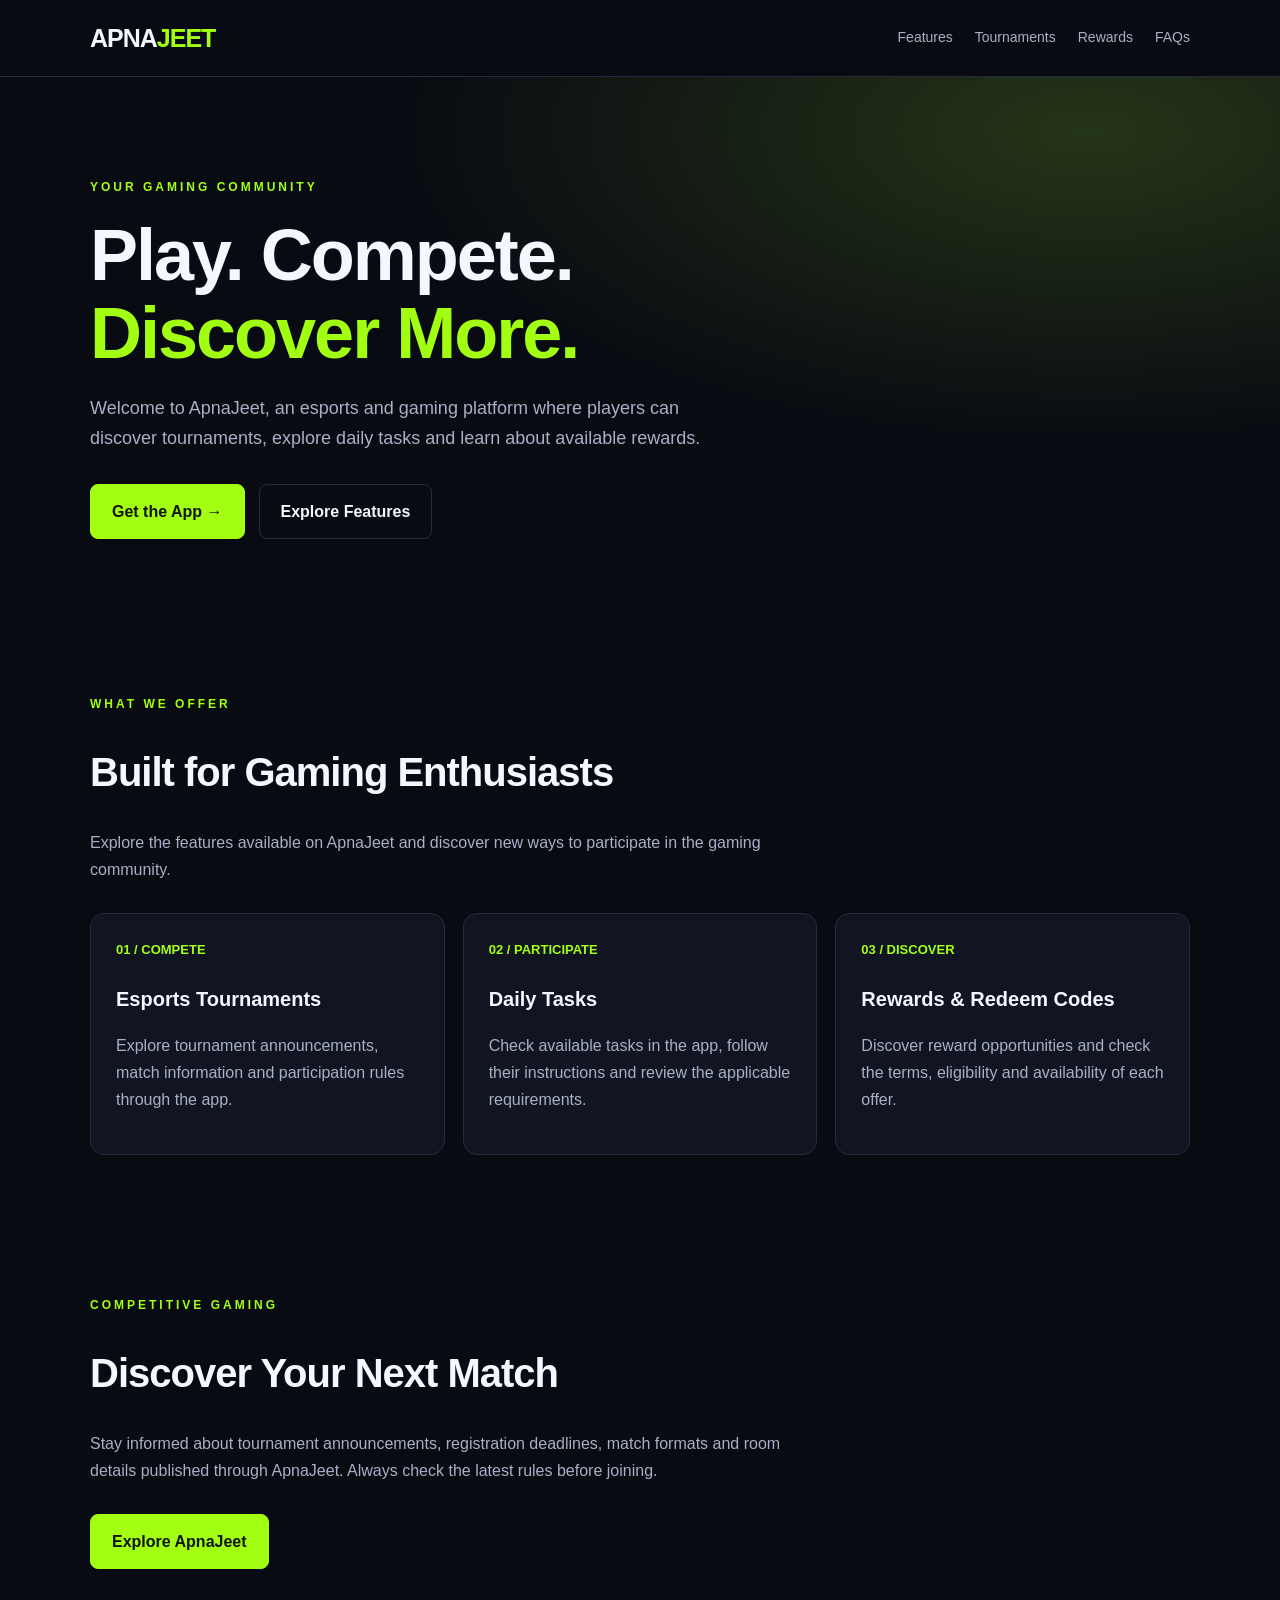
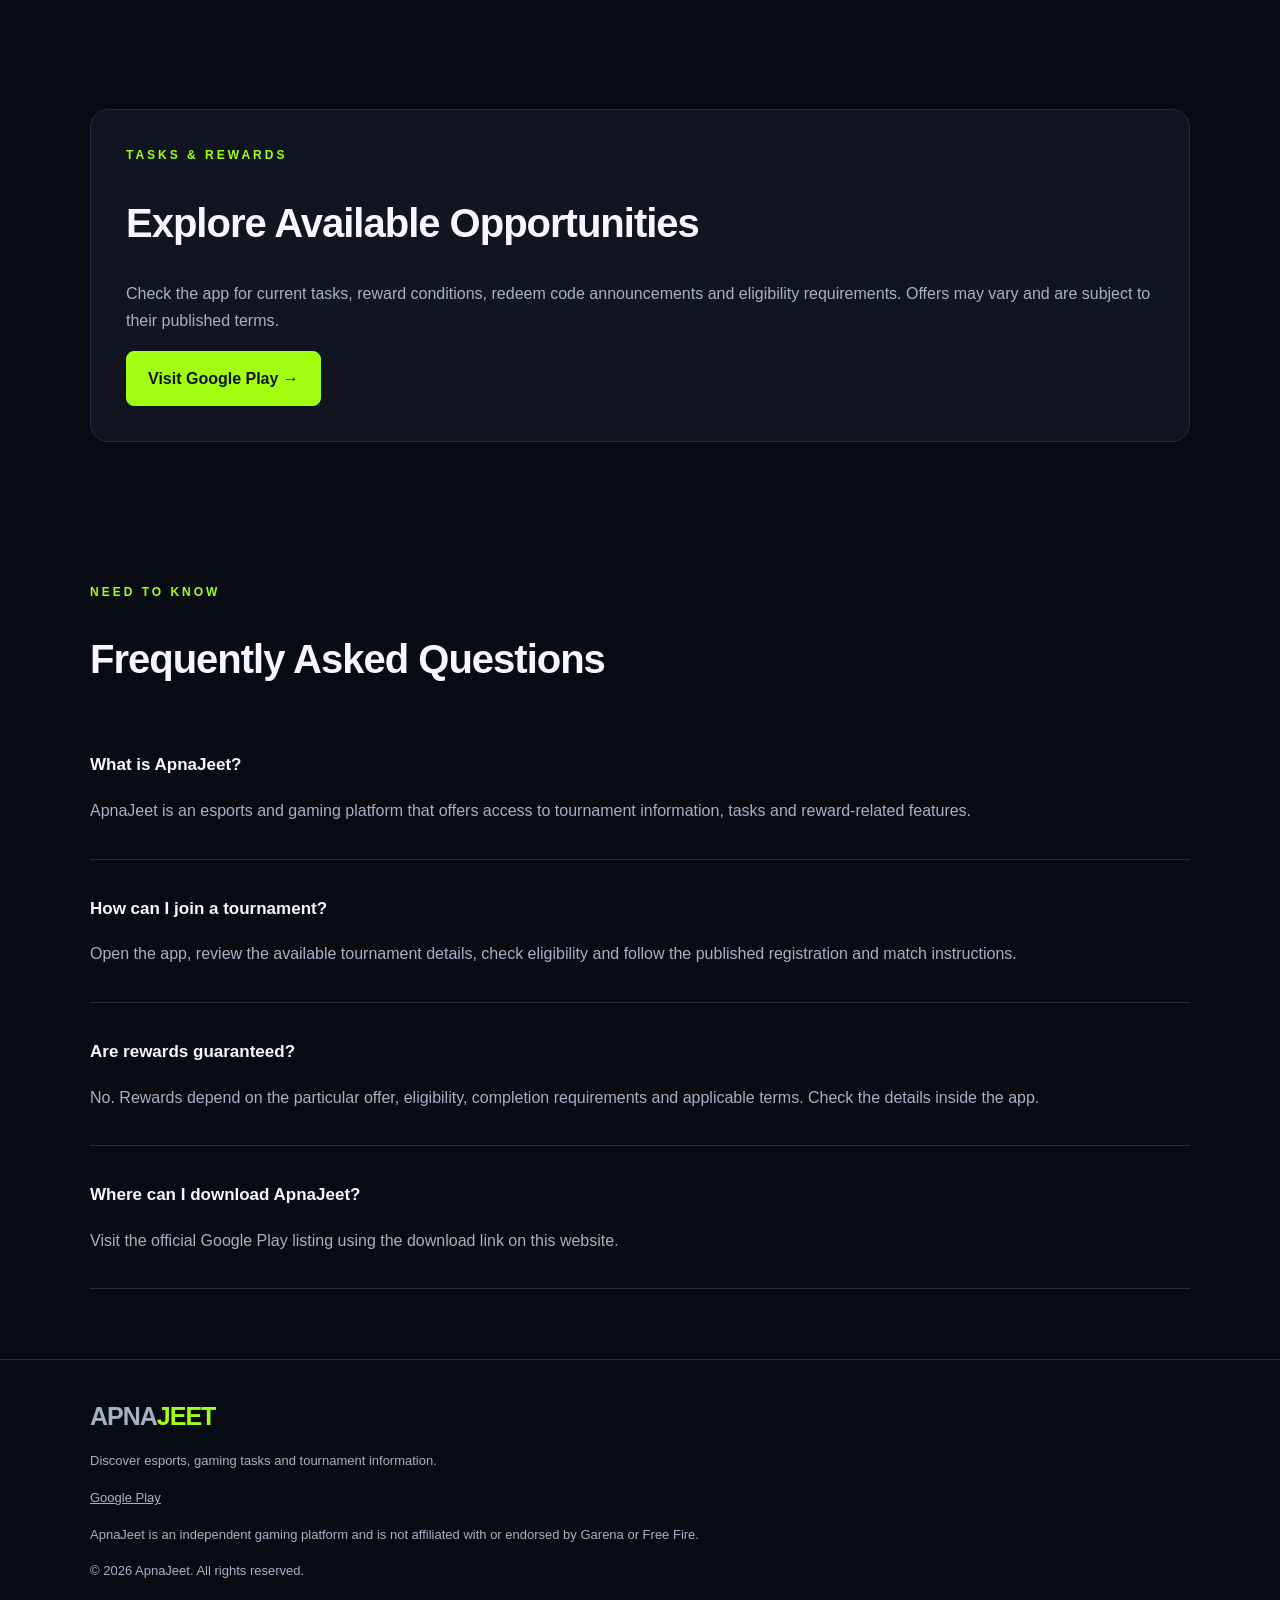
==== index.html @ f973552f "Create index.html" ====
<!DOCTYPE html>
<html lang="en">
<head>
  <meta charset="UTF-8">
  <meta name="viewport" content="width=device-width, initial-scale=1">

  <title>ApnaJeet - Esports Tournaments & Gaming Rewards</title>

  <meta name="description" content="Discover esports tournaments, gaming tasks, redeem rewards and competitive gaming features with ApnaJeet. Download the app and explore.">

  <meta name="robots" content="index, follow">
  <meta name="theme-color" content="#090b12">

  <!-- Replace with your actual GitHub Pages URL -->
  <link rel="canonical"
        href="https://YOUR-USERNAME.github.io/Apnajeet-esports-app/">

  <meta property="og:type" content="website">
  <meta property="og:title"
        content="ApnaJeet - Esports Tournaments">
  <meta property="og:description"
        content="Explore gaming tournaments, tasks and rewards with ApnaJeet.">
  <meta property="og:url"
        content="https://YOUR-USERNAME.github.io/Apnajeet-esports-app/">

  <style>
    :root {
      color-scheme: dark;
      --bg: #090b12;
      --panel: #111522;
      --text: #f5f7ff;
      --muted: #a8b0c5;
      --accent: #a3ff12;
      --border: #252b3b;
    }

    * {
      box-sizing: border-box;
    }

    html {
      scroll-behavior: smooth;
    }

    body {
      margin: 0;
      font-family: Arial, Helvetica, sans-serif;
      background: var(--bg);
      color: var(--text);
      line-height: 1.7;
    }

    a {
      color: inherit;
    }

    .container {
      width: min(1100px, 90%);
      margin: auto;
    }

    header {
      border-bottom: 1px solid var(--border);
      background: #090b12;
    }

    nav {
      min-height: 76px;
      display: flex;
      justify-content: space-between;
      align-items: center;
      gap: 20px;
    }

    .logo {
      font-size: 25px;
      font-weight: 900;
      letter-spacing: -1px;
    }

    .logo span {
      color: var(--accent);
    }

    .nav-links {
      display: flex;
      gap: 22px;
      flex-wrap: wrap;
    }

    .nav-links a {
      text-decoration: none;
      color: var(--muted);
      font-size: 14px;
    }

    .hero {
      padding: 100px 0 85px;
      background:
        radial-gradient(ellipse at 85% 10%,
        #253517 0%, transparent 45%);
    }

    .eyebrow {
      color: var(--accent);
      font-size: 12px;
      font-weight: bold;
      letter-spacing: 3px;
      text-transform: uppercase;
    }

    h1 {
      font-size: clamp(38px, 7vw, 72px);
      line-height: 1.08;
      letter-spacing: -2px;
      max-width: 780px;
      margin: 20px 0;
    }

    h1 span {
      color: var(--accent);
    }

    .hero p {
      color: var(--muted);
      font-size: 18px;
      max-width: 650px;
    }

    .actions {
      display: flex;
      flex-wrap: wrap;
      gap: 14px;
      margin-top: 30px;
    }

    .btn {
      display: inline-block;
      padding: 13px 21px;
      border-radius: 8px;
      font-weight: bold;
      text-decoration: none;
      border: 1px solid var(--border);
    }

    .btn-primary {
      color: #10140a;
      background: var(--accent);
      border-color: var(--accent);
    }

    .section {
      padding: 70px 0;
    }

    .section h2 {
      font-size: clamp(27px, 4vw, 40px);
      line-height: 1.2;
      letter-spacing: -1px;
    }

    .intro {
      color: var(--muted);
      max-width: 700px;
    }

    .grid {
      display: grid;
      grid-template-columns: repeat(3, 1fr);
      gap: 18px;
      margin-top: 30px;
    }

    .card {
      background: var(--panel);
      border: 1px solid var(--border);
      border-radius: 14px;
      padding: 25px;
    }

    .card .number {
      color: var(--accent);
      font-size: 13px;
      font-weight: bold;
    }

    .card h3 {
      font-size: 20px;
      margin-bottom: 8px;
    }

    .card p, .muted {
      color: var(--muted);
    }

    .download {
      background: var(--panel);
      border: 1px solid var(--border);
      border-radius: 18px;
      padding: 35px;
    }

    .faq {
      border-bottom: 1px solid var(--border);
      padding: 18px 0;
    }

    .faq h3 {
      font-size: 17px;
    }

    footer {
      border-top: 1px solid var(--border);
      padding: 35px 0;
      color: var(--muted);
      font-size: 13px;
    }

    .footer-links {
      display: flex;
      flex-wrap: wrap;
      gap: 18px;
      margin: 15px 0;
    }

    .footer-links a {
      color: var(--muted);
    }

    @media (max-width: 700px) {
      nav {
        padding: 16px 0;
        align-items: flex-start;
        flex-direction: column;
      }

      .nav-links {
        gap: 15px;
      }

      .hero {
        padding: 65px 0;
      }

      .grid {
        grid-template-columns: 1fr;
      }

      .section {
        padding: 50px 0;
      }

      .download {
        padding: 24px;
      }
    }
  </style>
</head>

<body>

<header>
  <nav class="container" aria-label="Main navigation">
    <a class="logo" href="#home" style="text-decoration:none">
      APNA<span>JEET</span>
    </a>

    <div class="nav-links">
      <a href="#features">Features</a>
      <a href="#tournaments">Tournaments</a>
      <a href="#rewards">Rewards</a>
      <a href="#faq">FAQs</a>
    </div>
  </nav>
</header>

<main>
  <section class="hero" id="home">
    <div class="container">
      <div class="eyebrow">Your Gaming Community</div>

      <h1>
        Play. Compete.<br>
        <span>Discover More.</span>
      </h1>

      <p>
        Welcome to ApnaJeet, an esports and gaming platform
        where players can discover tournaments, explore daily
        tasks and learn about available rewards.
      </p>

      <div class="actions">
        <a class="btn btn-primary"
           href="https://play.google.com/store/apps/details?id=com.appnajeet.user"
           target="_blank" rel="noopener noreferrer">
          Get the App →
        </a>

        <a class="btn" href="#features">
          Explore Features
        </a>
      </div>
    </div>
  </section>

  <section class="section" id="features">
    <div class="container">
      <div class="eyebrow">What We Offer</div>
      <h2>Built for Gaming Enthusiasts</h2>

      <p class="intro">
        Explore the features available on ApnaJeet and discover
        new ways to participate in the gaming community.
      </p>

      <div class="grid">
        <article class="card">
          <div class="number">01 / COMPETE</div>
          <h3>Esports Tournaments</h3>
          <p>
            Explore tournament announcements, match information
            and participation rules through the app.
          </p>
        </article>

        <article class="card">
          <div class="number">02 / PARTICIPATE</div>
          <h3>Daily Tasks</h3>
          <p>
            Check available tasks in the app, follow their
            instructions and review the applicable requirements.
          </p>
        </article>

        <article class="card">
          <div class="number">03 / DISCOVER</div>
          <h3>Rewards & Redeem Codes</h3>
          <p>
            Discover reward opportunities and check the terms,
            eligibility and availability of each offer.
          </p>
        </article>
      </div>
    </div>
  </section>

  <section class="section" id="tournaments">
    <div class="container">
      <div class="eyebrow">Competitive Gaming</div>
      <h2>Discover Your Next Match</h2>

      <p class="intro">
        Stay informed about tournament announcements, registration
        deadlines, match formats and room details published
        through ApnaJeet. Always check the latest rules before joining.
      </p>

      <div class="actions">
        <a class="btn btn-primary"
           href="https://play.google.com/store/apps/details?id=com.appnajeet.user"
           target="_blank" rel="noopener noreferrer">
          Explore ApnaJeet
        </a>
      </div>
    </div>
  </section>

  <section class="section" id="rewards">
    <div class="container">
      <div class="download">
        <div class="eyebrow">Tasks & Rewards</div>
        <h2>Explore Available Opportunities</h2>

        <p class="muted">
          Check the app for current tasks, reward conditions,
          redeem code announcements and eligibility requirements.
          Offers may vary and are subject to their published terms.
        </p>

        <a class="btn btn-primary"
           href="https://play.google.com/store/apps/details?id=com.appnajeet.user"
           target="_blank" rel="noopener noreferrer">
          Visit Google Play →
        </a>
      </div>
    </div>
  </section>

  <section class="section" id="faq">
    <div class="container">
      <div class="eyebrow">Need to Know</div>
      <h2>Frequently Asked Questions</h2>

      <article class="faq">
        <h3>What is ApnaJeet?</h3>
        <p class="muted">
          ApnaJeet is an esports and gaming platform that offers
          access to tournament information, tasks and reward-related
          features.
        </p>
      </article>

      <article class="faq">
        <h3>How can I join a tournament?</h3>
        <p class="muted">
          Open the app, review the available tournament details,
          check eligibility and follow the published registration
          and match instructions.
        </p>
      </article>

      <article class="faq">
        <h3>Are rewards guaranteed?</h3>
        <p class="muted">
          No. Rewards depend on the particular offer, eligibility,
          completion requirements and applicable terms. Check
          the details inside the app.
        </p>
      </article>

      <article class="faq">
        <h3>Where can I download ApnaJeet?</h3>
        <p class="muted">
          Visit the official Google Play listing using the
          download link on this website.
        </p>
      </article>
    </div>
  </section>
</main>

<footer>
  <div class="container">
    <a class="logo" href="#home" style="text-decoration:none">
      APNA<span>JEET</span>
    </a>

    <p>
      Discover esports, gaming tasks and tournament information.
    </p>

    <div class="footer-links">
      <!-- Add your actual published policy URLs here -->
      <a href="https://play.google.com/store/apps/details?id=com.appnajeet.user">
        Google Play
      </a>
    </div>

    <p>
      ApnaJeet is an independent gaming platform and is not
      affiliated with or endorsed by Garena or Free Fire.
    </p>

    <p>© 2026 ApnaJeet. All rights reserved.</p>
  </div>
</footer>

</body>
</html>
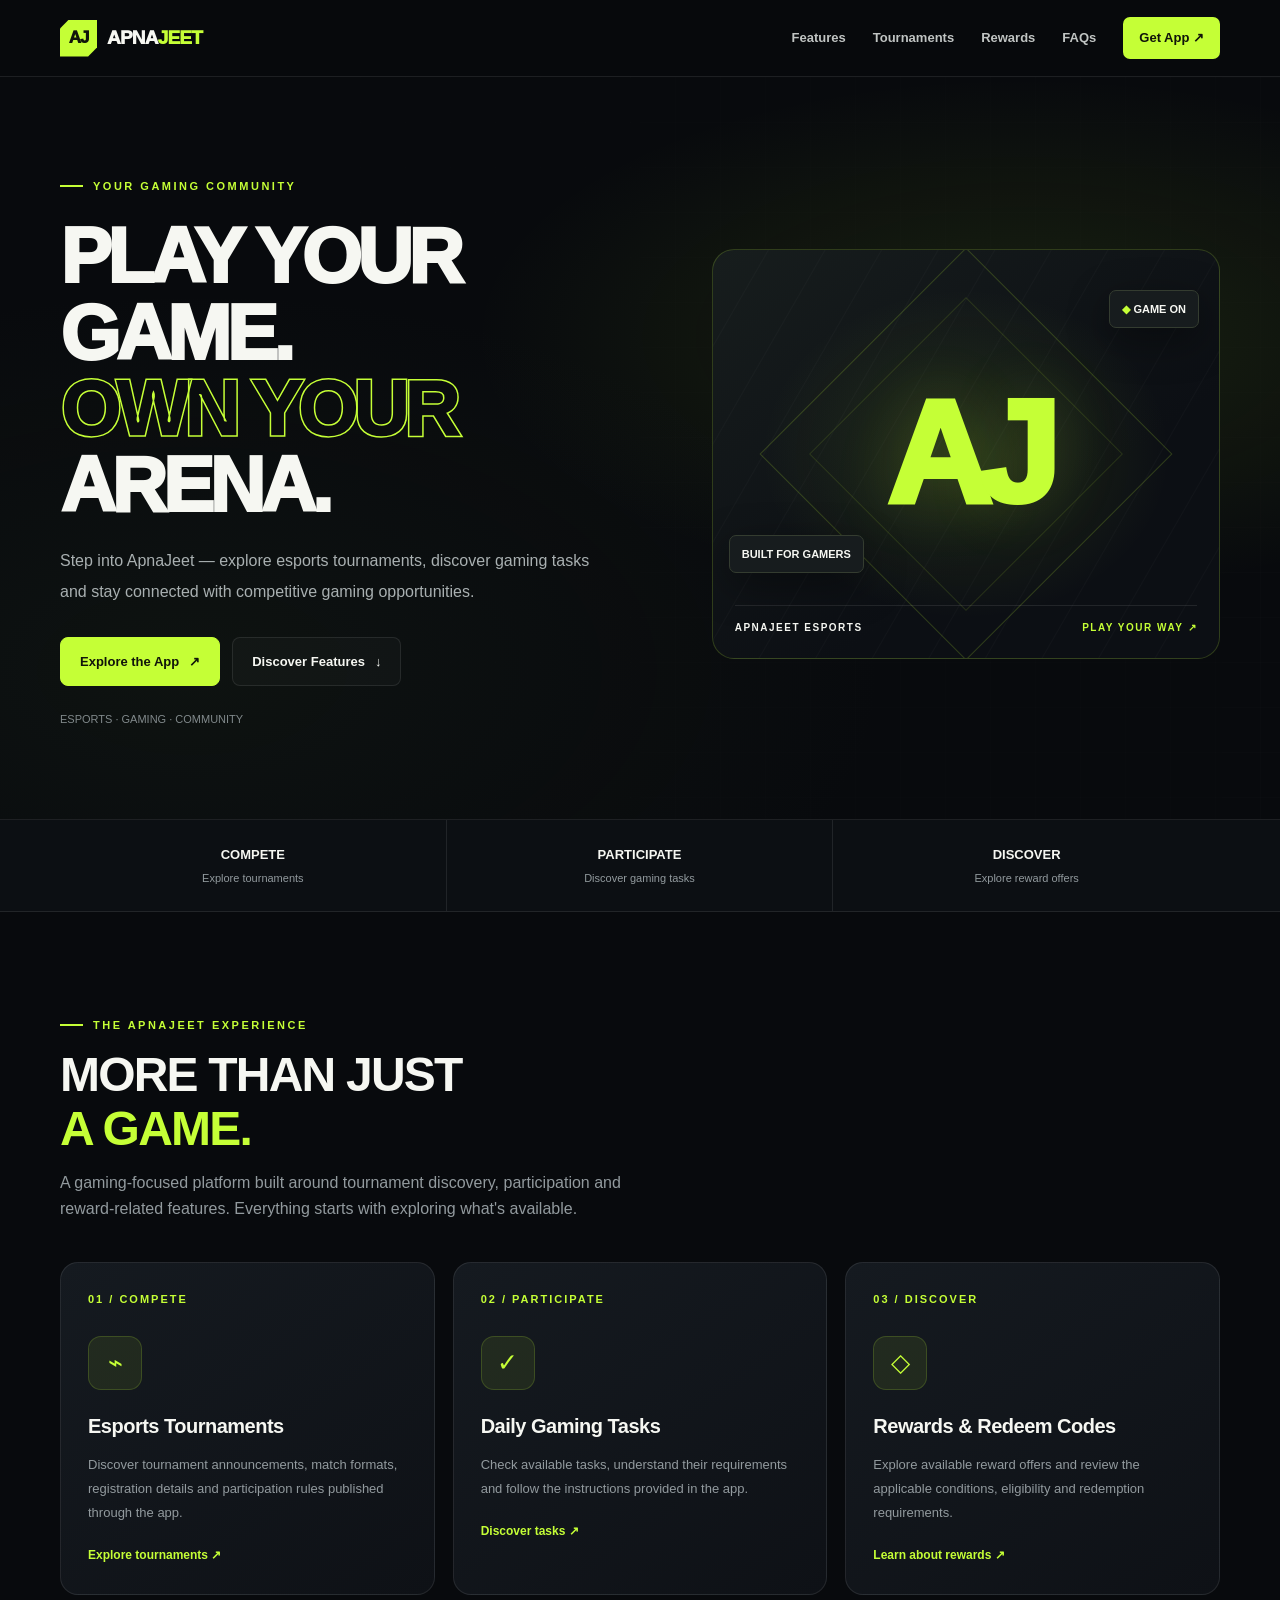
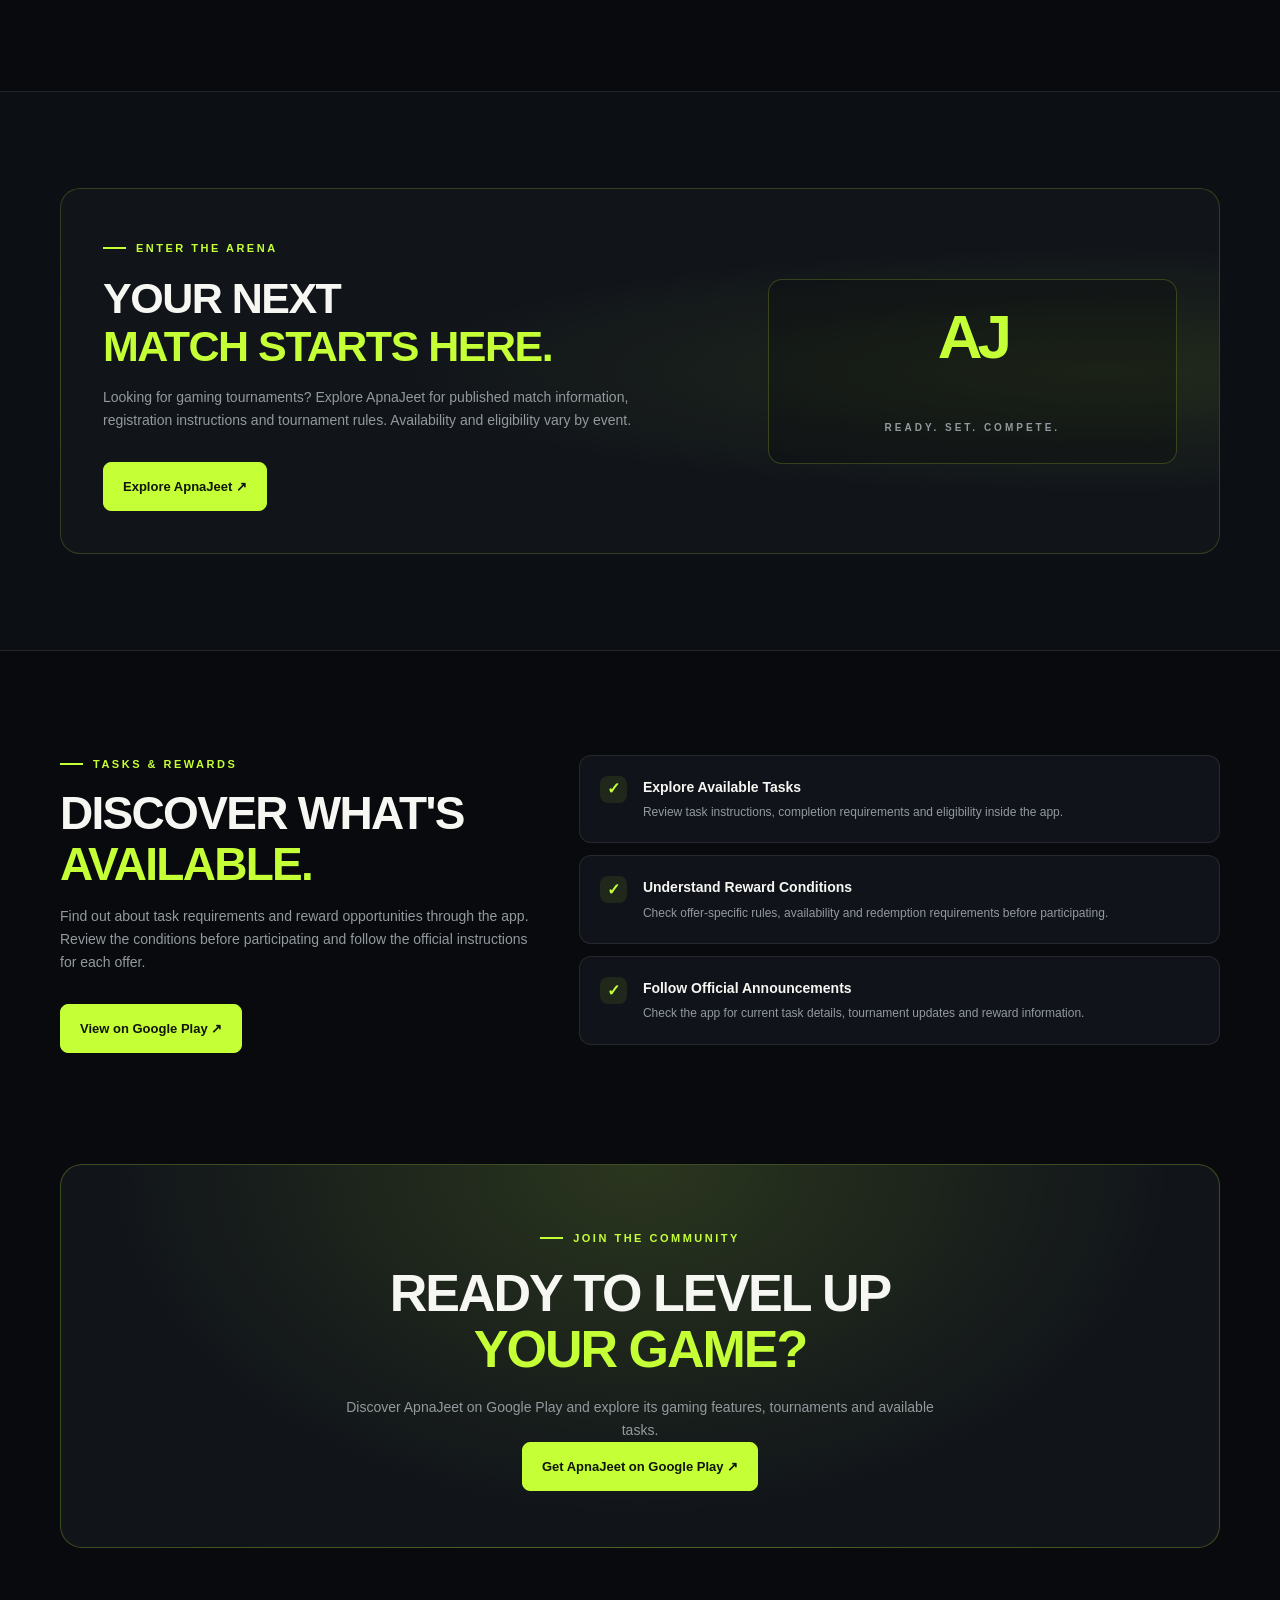
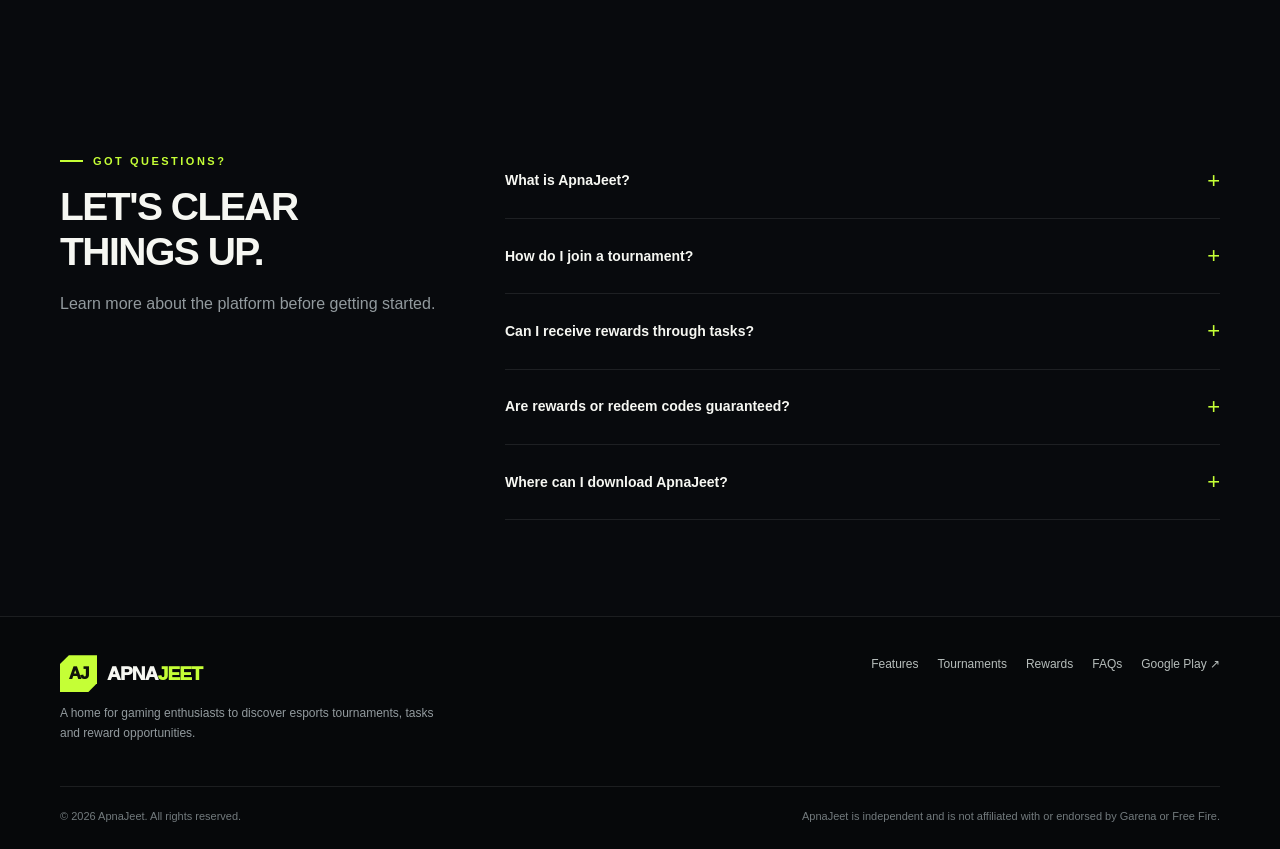
==== commit e96bbaa3: "Update index.html" ====
--- a/index.html
+++ b/index.html
@@ -5,34 +5,43 @@
   <meta charset="UTF-8">
   <meta name="viewport" content="width=device-width, initial-scale=1">
 
-  <title>ApnaJeet - Esports Tournaments & Gaming Rewards</title>
-
-  <meta name="description" content="Discover esports tournaments, gaming tasks, redeem rewards and competitive gaming features with ApnaJeet. Download the app and explore.">
+  <title>ApnaJeet | Esports Tournaments & Gaming Rewards</title>
+
+  <meta name="description" content="Explore esports tournaments, competitive gaming, daily tasks and redeem reward opportunities with ApnaJeet. Discover the app on Google Play.">
 
   <meta name="robots" content="index, follow">
-  <meta name="theme-color" content="#090b12">
-
-  <!-- Replace with your actual GitHub Pages URL -->
+  <meta name="theme-color" content="#080a0d">
+
   <link rel="canonical"
-        href="https://YOUR-USERNAME.github.io/Apnajeet-esports-app/">
+    href="https://apnajeetfftmlabs.github.io/Apnajeet-esports-app/">
 
   <meta property="og:type" content="website">
-  <meta property="og:title"
-        content="ApnaJeet - Esports Tournaments">
+  <meta property="og:site_name" content="ApnaJeet">
+  <meta property="og:title" content="ApnaJeet — Enter the Arena">
   <meta property="og:description"
-        content="Explore gaming tournaments, tasks and rewards with ApnaJeet.">
+    content="Discover esports tournaments, gaming tasks and rewards with ApnaJeet.">
   <meta property="og:url"
-        content="https://YOUR-USERNAME.github.io/Apnajeet-esports-app/">
+    content="https://apnajeetfftmlabs.github.io/Apnajeet-esports-app/">
+
+  <meta name="twitter:card" content="summary">
+  <meta name="twitter:title" content="ApnaJeet Esports">
+  <meta name="twitter:description"
+    content="Your gaming community. Explore tournaments and rewards.">
+
+  <link rel="icon" href="favicon.ico">
 
   <style>
     :root {
-      color-scheme: dark;
-      --bg: #090b12;
-      --panel: #111522;
-      --text: #f5f7ff;
-      --muted: #a8b0c5;
-      --accent: #a3ff12;
-      --border: #252b3b;
+      --bg: #080a0d;
+      --surface: #101319;
+      --surface-2: #151a21;
+      --green: #c5ff36;
+      --green-dark: #9cd51e;
+      --white: #f6f7f2;
+      --muted: #929a9e;
+      --border: rgba(255,255,255,.09);
+      --radius: 18px;
+      --max: 1160px;
     }
 
     * {
@@ -41,229 +50,871 @@
 
     html {
       scroll-behavior: smooth;
+      scroll-padding-top: 90px;
     }
 
     body {
       margin: 0;
-      font-family: Arial, Helvetica, sans-serif;
       background: var(--bg);
-      color: var(--text);
-      line-height: 1.7;
+      color: var(--white);
+      font-family: Inter, -apple-system, BlinkMacSystemFont,
+        "Segoe UI", Arial, sans-serif;
+      line-height: 1.65;
+      -webkit-font-smoothing: antialiased;
     }
 
     a {
       color: inherit;
     }
 
+    a:focus-visible,
+    button:focus-visible {
+      outline: 2px solid var(--green);
+      outline-offset: 4px;
+    }
+
     .container {
-      width: min(1100px, 90%);
-      margin: auto;
-    }
-
-    header {
+      width: min(var(--max), calc(100% - 44px));
+      margin-inline: auto;
+    }
+
+    .accent {
+      color: var(--green);
+    }
+
+    .muted {
+      color: var(--muted);
+    }
+
+    .eyebrow {
+      display: inline-flex;
+      align-items: center;
+      gap: 10px;
+      color: var(--green);
+      font-size: 11px;
+      font-weight: 800;
+      letter-spacing: 2.5px;
+      text-transform: uppercase;
+    }
+
+    .eyebrow::before {
+      content: "";
+      width: 23px;
+      height: 2px;
+      background: var(--green);
+    }
+
+    .section {
+      padding: 96px 0;
+    }
+
+    .section-heading {
+      max-width: 650px;
+      margin-bottom: 40px;
+    }
+
+    .section-heading h2 {
+      margin: 14px 0;
+      font-size: clamp(30px, 4.5vw, 48px);
+      line-height: 1.12;
+      letter-spacing: -1.8px;
+    }
+
+    .section-heading p {
+      color: var(--muted);
+      max-width: 590px;
+      margin: 0;
+    }
+
+    /* Navigation */
+
+    .header {
+      position: sticky;
+      top: 0;
+      z-index: 20;
+      background: rgba(8,10,13,.91);
       border-bottom: 1px solid var(--border);
-      background: #090b12;
-    }
-
-    nav {
+      backdrop-filter: blur(18px);
+    }
+
+    .nav {
       min-height: 76px;
       display: flex;
       justify-content: space-between;
       align-items: center;
-      gap: 20px;
-    }
-
-    .logo {
-      font-size: 25px;
-      font-weight: 900;
+      gap: 22px;
+    }
+
+    .brand {
+      display: inline-flex;
+      align-items: center;
+      gap: 10px;
+      text-decoration: none;
+      flex-shrink: 0;
+    }
+
+    .brand-mark {
+      width: 37px;
+      height: 37px;
+      display: grid;
+      place-items: center;
+      background: var(--green);
+      color: #10140a;
+      font-weight: 1000;
+      font-size: 17px;
       letter-spacing: -1px;
-    }
-
-    .logo span {
-      color: var(--accent);
+      clip-path: polygon(24% 0,100% 0,100% 76%,76% 100%,0 100%,0 24%);
+    }
+
+    .brand-name {
+      font-size: 19px;
+      font-weight: 950;
+      letter-spacing: -.8px;
     }
 
     .nav-links {
       display: flex;
-      gap: 22px;
-      flex-wrap: wrap;
+      align-items: center;
+      gap: 27px;
     }
 
     .nav-links a {
+      color: #c0c4c3;
       text-decoration: none;
-      color: var(--muted);
-      font-size: 14px;
-    }
+      font-size: 13px;
+      font-weight: 600;
+      transition: color .2s;
+    }
+
+    .nav-links a:hover {
+      color: var(--green);
+    }
+
+    .nav-download {
+      padding: 10px 16px;
+      border-radius: 7px;
+      background: var(--green);
+      color: #10140a !important;
+      font-weight: 850 !important;
+    }
+
+    /* Buttons */
+
+    .btn {
+      display: inline-flex;
+      align-items: center;
+      justify-content: center;
+      gap: 10px;
+      min-height: 49px;
+      padding: 12px 19px;
+      border: 1px solid var(--border);
+      border-radius: 8px;
+      font-size: 13px;
+      font-weight: 800;
+      text-decoration: none;
+      transition: transform .2s, background .2s, border-color .2s;
+    }
+
+    .btn:hover {
+      transform: translateY(-2px);
+    }
+
+    .btn-primary {
+      color: #11150a;
+      background: var(--green);
+      border-color: var(--green);
+    }
+
+    .btn-primary:hover {
+      background: #d6ff79;
+    }
+
+    .btn-secondary {
+      color: var(--white);
+      background: rgba(255,255,255,.025);
+    }
+
+    .btn-secondary:hover {
+      border-color: var(--green);
+    }
+
+    /* Hero */
 
     .hero {
-      padding: 100px 0 85px;
+      position: relative;
+      overflow: hidden;
+      padding: 92px 0 80px;
+      border-bottom: 1px solid var(--border);
       background:
-        radial-gradient(ellipse at 85% 10%,
-        #253517 0%, transparent 45%);
-    }
-
-    .eyebrow {
-      color: var(--accent);
-      font-size: 12px;
-      font-weight: bold;
-      letter-spacing: 3px;
-      text-transform: uppercase;
-    }
-
-    h1 {
-      font-size: clamp(38px, 7vw, 72px);
-      line-height: 1.08;
-      letter-spacing: -2px;
-      max-width: 780px;
-      margin: 20px 0;
-    }
-
-    h1 span {
-      color: var(--accent);
-    }
-
-    .hero p {
-      color: var(--muted);
-      font-size: 18px;
-      max-width: 650px;
-    }
-
-    .actions {
+        radial-gradient(ellipse at 80% 35%,
+          rgba(151,205,40,.12), transparent 38%),
+        radial-gradient(ellipse at 15% 80%,
+          rgba(48,66,40,.15), transparent 45%);
+    }
+
+    .hero::before {
+      content: "";
+      position: absolute;
+      inset: 0;
+      pointer-events: none;
+      opacity: .19;
+      background-image:
+        linear-gradient(rgba(255,255,255,.045) 1px, transparent 1px),
+        linear-gradient(90deg, rgba(255,255,255,.045) 1px, transparent 1px);
+      background-size: 45px 45px;
+      mask-image: linear-gradient(90deg, transparent, black);
+    }
+
+    .hero-grid {
+      position: relative;
+      display: grid;
+      grid-template-columns: 1.08fr .92fr;
+      gap: 55px;
+      align-items: center;
+    }
+
+    .hero h1 {
+      max-width: 700px;
+      margin: 23px 0;
+      font-size: clamp(45px, 6.5vw, 77px);
+      line-height: .99;
+      letter-spacing: -4.5px;
+      font-weight: 950;
+    }
+
+    .hero h1 .outline {
+      color: transparent;
+      -webkit-text-stroke: 1.5px var(--green);
+    }
+
+    .hero-copy {
+      max-width: 540px;
+      color: #a9b0b1;
+      font-size: 16px;
+      line-height: 1.9;
+    }
+
+    .hero-actions {
       display: flex;
       flex-wrap: wrap;
-      gap: 14px;
+      gap: 12px;
       margin-top: 30px;
     }
 
-    .btn {
-      display: inline-block;
-      padding: 13px 21px;
-      border-radius: 8px;
-      font-weight: bold;
-      text-decoration: none;
-      border: 1px solid var(--border);
-    }
-
-    .btn-primary {
-      color: #10140a;
-      background: var(--accent);
-      border-color: var(--accent);
-    }
-
-    .section {
-      padding: 70px 0;
-    }
-
-    .section h2 {
-      font-size: clamp(27px, 4vw, 40px);
-      line-height: 1.2;
-      letter-spacing: -1px;
-    }
-
-    .intro {
+    .hero-note {
+      margin-top: 24px;
+      color: #81898b;
+      font-size: 11px;
+    }
+
+    /* Original CSS-built hero artwork */
+
+    .arena {
+      position: relative;
+      min-height: 410px;
+      display: grid;
+      place-items: center;
+      overflow: hidden;
+      border: 1px solid rgba(197,255,54,.19);
+      border-radius: 22px;
+      background:
+        radial-gradient(ellipse at 50% 50%,
+          rgba(167,224,49,.13), transparent 57%),
+        linear-gradient(145deg, #171d1d, #0c0f14 65%);
+    }
+
+    .arena::before {
+      content: "";
+      position: absolute;
+      width: 290px;
+      height: 290px;
+      border: 1px solid rgba(197,255,54,.19);
+      transform: rotate(45deg);
+    }
+
+    .arena::after {
+      content: "";
+      position: absolute;
+      width: 220px;
+      height: 220px;
+      border: 1px solid rgba(197,255,54,.12);
+      transform: rotate(45deg);
+    }
+
+    .arena-lines {
+      position: absolute;
+      inset: 0;
+      background: repeating-linear-gradient(
+        120deg,
+        transparent 0,
+        transparent 47px,
+        rgba(255,255,255,.025) 48px,
+        transparent 49px
+      );
+    }
+
+    .arena-symbol {
+      position: relative;
+      z-index: 2;
+      color: var(--green);
+      font-size: clamp(90px, 12vw, 145px);
+      line-height: 1;
+      font-weight: 1000;
+      letter-spacing: -12px;
+      text-shadow: 0 0 65px rgba(197,255,54,.17);
+    }
+
+    .arena-label {
+      position: absolute;
+      z-index: 3;
+      bottom: 22px;
+      left: 22px;
+      right: 22px;
+      display: flex;
+      justify-content: space-between;
+      gap: 10px;
+      padding-top: 14px;
+      border-top: 1px solid var(--border);
+      font-size: 10px;
+      letter-spacing: 1.5px;
+      font-weight: 800;
+    }
+
+    .arena-label span:last-child {
+      color: var(--green);
+    }
+
+    .floating-tag {
+      position: absolute;
+      z-index: 4;
+      padding: 9px 12px;
+      background: #171c1e;
+      border: 1px solid #343c30;
+      border-radius: 7px;
+      font-size: 11px;
+      font-weight: 800;
+      box-shadow: 0 12px 40px #0006;
+    }
+
+    .tag-one {
+      top: 40px;
+      right: 20px;
+    }
+
+    .tag-two {
+      bottom: 85px;
+      left: 16px;
+    }
+
+    /* Feature strip */
+
+    .feature-strip {
+      border-bottom: 1px solid var(--border);
+      background: #0c0f13;
+    }
+
+    .strip-grid {
+      display: grid;
+      grid-template-columns: repeat(3, 1fr);
+    }
+
+    .strip-item {
+      padding: 24px 20px;
+      text-align: center;
+      border-right: 1px solid var(--border);
+    }
+
+    .strip-item:last-child {
+      border-right: 0;
+    }
+
+    .strip-item strong {
+      display: block;
+      font-size: 13px;
+    }
+
+    .strip-item span {
+      display: block;
       color: var(--muted);
-      max-width: 700px;
-    }
-
-    .grid {
+      font-size: 11px;
+      margin-top: 3px;
+    }
+
+    /* Feature cards */
+
+    .cards {
       display: grid;
       grid-template-columns: repeat(3, 1fr);
       gap: 18px;
-      margin-top: 30px;
     }
 
     .card {
-      background: var(--panel);
+      position: relative;
+      overflow: hidden;
+      padding: 27px;
       border: 1px solid var(--border);
-      border-radius: 14px;
-      padding: 25px;
-    }
-
-    .card .number {
-      color: var(--accent);
-      font-size: 13px;
-      font-weight: bold;
+      border-radius: var(--radius);
+      background: linear-gradient(145deg, #151a20, #0e1116);
+      transition: transform .25s, border-color .25s;
+    }
+
+    .card:hover {
+      transform: translateY(-5px);
+      border-color: rgba(197,255,54,.4);
+    }
+
+    .card-number {
+      color: var(--green);
+      font-size: 11px;
+      font-weight: 900;
+      letter-spacing: 2px;
+    }
+
+    .card-icon {
+      width: 54px;
+      height: 54px;
+      display: grid;
+      place-items: center;
+      margin: 27px 0 20px;
+      color: var(--green);
+      background: rgba(197,255,54,.08);
+      border: 1px solid rgba(197,255,54,.17);
+      border-radius: 13px;
+      font-size: 25px;
     }
 
     .card h3 {
+      margin: 0 0 10px;
       font-size: 20px;
-      margin-bottom: 8px;
-    }
-
-    .card p, .muted {
-      color: var(--muted);
-    }
-
-    .download {
-      background: var(--panel);
-      border: 1px solid var(--border);
-      border-radius: 18px;
-      padding: 35px;
-    }
-
-    .faq {
-      border-bottom: 1px solid var(--border);
-      padding: 18px 0;
-    }
-
-    .faq h3 {
-      font-size: 17px;
-    }
-
-    footer {
-      border-top: 1px solid var(--border);
-      padding: 35px 0;
+      letter-spacing: -.5px;
+    }
+
+    .card p {
+      margin: 0;
       color: var(--muted);
       font-size: 13px;
+      line-height: 1.85;
+    }
+
+    .card-link {
+      display: inline-block;
+      margin-top: 21px;
+      color: var(--green);
+      font-size: 12px;
+      font-weight: 800;
+      text-decoration: none;
+    }
+
+    /* Tournament section */
+
+    .tournament-section {
+      background: #0c0f13;
+      border-block: 1px solid var(--border);
+    }
+
+    .tournament-panel {
+      position: relative;
+      display: grid;
+      grid-template-columns: 1fr .65fr;
+      gap: 35px;
+      align-items: center;
+      padding: 42px;
+      border: 1px solid rgba(197,255,54,.18);
+      border-radius: 20px;
+      overflow: hidden;
+      background:
+        radial-gradient(ellipse at 90% 50%,
+          rgba(197,255,54,.09), transparent 48%),
+        #11151a;
+    }
+
+    .tournament-panel h2 {
+      margin: 16px 0;
+      font-size: clamp(29px, 4vw, 43px);
+      line-height: 1.12;
+      letter-spacing: -1.5px;
+    }
+
+    .tournament-panel p {
+      max-width: 590px;
+      color: var(--muted);
+      font-size: 14px;
+    }
+
+    .arena-badge {
+      display: grid;
+      place-items: center;
+      min-height: 185px;
+      border: 1px solid rgba(197,255,54,.2);
+      border-radius: 14px;
+      background: rgba(0,0,0,.18);
+    }
+
+    .arena-badge strong {
+      color: var(--green);
+      font-size: 62px;
+      line-height: 1;
+      letter-spacing: -5px;
+    }
+
+    .arena-badge span {
+      color: var(--muted);
+      font-size: 10px;
+      font-weight: 800;
+      letter-spacing: 3px;
+    }
+
+    /* Rewards */
+
+    .rewards-grid {
+      display: grid;
+      grid-template-columns: .85fr 1.15fr;
+      gap: 45px;
+      align-items: center;
+    }
+
+    .rewards-grid h2 {
+      margin: 15px 0;
+      font-size: clamp(32px, 4vw, 46px);
+      line-height: 1.1;
+      letter-spacing: -1.7px;
+    }
+
+    .rewards-grid p {
+      color: var(--muted);
+      font-size: 14px;
+    }
+
+    .reward-list {
+      display: grid;
+      gap: 12px;
+    }
+
+    .reward-row {
+      display: flex;
+      align-items: flex-start;
+      gap: 16px;
+      padding: 20px;
+      border: 1px solid var(--border);
+      border-radius: 12px;
+      background: var(--surface);
+    }
+
+    .check {
+      flex-shrink: 0;
+      display: grid;
+      place-items: center;
+      width: 27px;
+      height: 27px;
+      color: var(--green);
+      border-radius: 8px;
+      background: rgba(197,255,54,.09);
+      font-weight: 900;
+    }
+
+    .reward-row h3 {
+      margin: 0 0 4px;
+      font-size: 14px;
+    }
+
+    .reward-row p {
+      margin: 0;
+      font-size: 12px;
+    }
+
+    /* Download CTA */
+
+    .download-section {
+      padding-top: 15px;
+      padding-bottom: 100px;
+    }
+
+    .download-box {
+      position: relative;
+      overflow: hidden;
+      padding: 56px 30px;
+      text-align: center;
+      border: 1px solid rgba(197,255,54,.24);
+      border-radius: 22px;
+      background:
+        radial-gradient(ellipse at 50% 0%,
+          rgba(197,255,54,.14), transparent 65%),
+        #11151a;
+    }
+
+    .download-box h2 {
+      max-width: 670px;
+      margin: 18px auto;
+      font-size: clamp(33px, 5vw, 52px);
+      line-height: 1.08;
+      letter-spacing: -2px;
+    }
+
+    .download-box p {
+      max-width: 590px;
+      margin: 0 auto;
+      color: var(--muted);
+      font-size: 14px;
+    }
+
+    .download-box .actions {
+      justify-content: center;
+    }
+
+    /* FAQ */
+
+    .faq-layout {
+      display: grid;
+      grid-template-columns: .7fr 1.3fr;
+      gap: 60px;
+    }
+
+    .faq-layout h2 {
+      margin: 15px 0;
+      font-size: 39px;
+      line-height: 1.15;
+      letter-spacing: -1.5px;
+    }
+
+    details {
+      padding: 19px 0;
+      border-bottom: 1px solid var(--border);
+    }
+
+    summary {
+      cursor: pointer;
+      list-style: none;
+      display: flex;
+      align-items: center;
+      justify-content: space-between;
+      gap: 15px;
+      font-size: 14px;
+      font-weight: 750;
+    }
+
+    summary::-webkit-details-marker {
+      display: none;
+    }
+
+    summary::after {
+      content: "+";
+      color: var(--green);
+      font-size: 22px;
+      font-weight: 400;
+    }
+
+    details[open] summary::after {
+      content: "−";
+    }
+
+    details p {
+      margin: 12px 0 0;
+      color: var(--muted);
+      font-size: 13px;
+    }
+
+    /* Footer */
+
+    .footer {
+      padding: 38px 0 24px;
+      background: #06080a;
+      border-top: 1px solid var(--border);
+    }
+
+    .footer-top {
+      display: flex;
+      justify-content: space-between;
+      gap: 30px;
+      align-items: flex-start;
+      padding-bottom: 30px;
+    }
+
+    .footer-copy {
+      max-width: 380px;
+      color: var(--muted);
+      font-size: 12px;
     }
 
     .footer-links {
       display: flex;
       flex-wrap: wrap;
-      gap: 18px;
-      margin: 15px 0;
+      gap: 19px;
     }
 
     .footer-links a {
-      color: var(--muted);
-    }
-
-    @media (max-width: 700px) {
-      nav {
-        padding: 16px 0;
+      color: #b6bdbb;
+      font-size: 12px;
+      text-decoration: none;
+    }
+
+    .footer-bottom {
+      display: flex;
+      justify-content: space-between;
+      flex-wrap: wrap;
+      gap: 12px;
+      padding-top: 20px;
+      border-top: 1px solid var(--border);
+      color: #727a7d;
+      font-size: 11px;
+    }
+
+    .footer-bottom p {
+      margin: 0;
+    }
+
+    @media (max-width: 850px) {
+      .hero-grid {
+        grid-template-columns: 1fr;
+        gap: 35px;
+      }
+
+      .arena {
+        min-height: 330px;
+      }
+
+      .cards {
+        grid-template-columns: repeat(2, 1fr);
+      }
+
+      .tournament-panel {
+        grid-template-columns: 1fr;
+      }
+
+      .arena-badge {
+        min-height: 140px;
+      }
+
+      .rewards-grid,
+      .faq-layout {
+        grid-template-columns: 1fr;
+        gap: 28px;
+      }
+    }
+
+    @media (max-width: 560px) {
+      .container {
+        width: calc(100% - 32px);
+      }
+
+      .nav {
         align-items: flex-start;
         flex-direction: column;
+        padding: 14px 0;
+        gap: 13px;
       }
 
       .nav-links {
-        gap: 15px;
+        width: 100%;
+        gap: 17px;
+        flex-wrap: wrap;
+      }
+
+      .nav-links a {
+        font-size: 11px;
+      }
+
+      .nav-download {
+        padding: 5px 8px;
       }
 
       .hero {
+        padding: 57px 0 48px;
+      }
+
+      .hero h1 {
+        font-size: clamp(43px, 12vw, 61px);
+        letter-spacing: -2.8px;
+      }
+
+      .hero-copy {
+        font-size: 14px;
+      }
+
+      .arena {
+        min-height: 290px;
+      }
+
+      .arena-symbol {
+        font-size: 105px;
+      }
+
+      .strip-item {
+        padding: 17px 5px;
+      }
+
+      .strip-item strong {
+        font-size: 11px;
+      }
+
+      .strip-item span {
+        font-size: 9px;
+      }
+
+      .section {
         padding: 65px 0;
       }
 
-      .grid {
+      .cards {
         grid-template-columns: 1fr;
       }
 
-      .section {
-        padding: 50px 0;
-      }
-
-      .download {
+      .card {
         padding: 24px;
       }
+
+      .tournament-panel {
+        padding: 25px;
+      }
+
+      .download-section {
+        padding-bottom: 65px;
+      }
+
+      .download-box {
+        padding: 40px 20px;
+      }
+
+      .footer-top {
+        flex-direction: column;
+      }
+
+      .footer-bottom {
+        flex-direction: column;
+      }
+    }
+
+    @media (prefers-reduced-motion: reduce) {
+      html {
+        scroll-behavior: auto;
+      }
+
+      *, *::before, *::after {
+        transition-duration: .01ms !important;
+      }
     }
   </style>
+
+  <script type="application/ld+json">
+  {
+    "@context": "https://schema.org",
+    "@type": "Organization",
+    "name": "ApnaJeet",
+    "url": "https://apnajeetfftmlabs.github.io/Apnajeet-esports-app/",
+    "sameAs": [
+      "https://play.google.com/store/apps/details?id=com.appnajeet.user"
+    ]
+  }
+  </script>
 </head>
 
 <body>
 
-<header>
-  <nav class="container" aria-label="Main navigation">
-    <a class="logo" href="#home" style="text-decoration:none">
-      APNA<span>JEET</span>
+<header class="header">
+  <nav class="nav container" aria-label="Main navigation">
+
+    <a class="brand" href="#home" aria-label="ApnaJeet home">
+      <span class="brand-mark">AJ</span>
+      <span class="brand-name">APNA<span class="accent">JEET</span></span>
     </a>
 
     <div class="nav-links">
@@ -271,189 +922,406 @@
       <a href="#tournaments">Tournaments</a>
       <a href="#rewards">Rewards</a>
       <a href="#faq">FAQs</a>
+      <a class="nav-download"
+         href="https://play.google.com/store/apps/details?id=com.appnajeet.user"
+         target="_blank" rel="noopener noreferrer">
+        Get App ↗
+      </a>
     </div>
+
   </nav>
 </header>
 
 <main>
+
+  <!-- HERO -->
+
   <section class="hero" id="home">
+    <div class="container hero-grid">
+
+      <div>
+        <div class="eyebrow">Your gaming community</div>
+
+        <h1>
+          PLAY YOUR<br>
+          GAME.<br>
+          <span class="outline">OWN YOUR</span><br>
+          ARENA.
+        </h1>
+
+        <p class="hero-copy">
+          Step into ApnaJeet — explore esports tournaments,
+          discover gaming tasks and stay connected with
+          competitive gaming opportunities.
+        </p>
+
+        <div class="hero-actions">
+          <a class="btn btn-primary"
+             href="https://play.google.com/store/apps/details?id=com.appnajeet.user"
+             target="_blank" rel="noopener noreferrer">
+            Explore the App <span aria-hidden="true">↗</span>
+          </a>
+
+          <a class="btn btn-secondary" href="#features">
+            Discover Features <span aria-hidden="true">↓</span>
+          </a>
+        </div>
+
+        <p class="hero-note">
+          ESPORTS · GAMING · COMMUNITY
+        </p>
+      </div>
+
+      <div class="arena" aria-label="ApnaJeet esports graphic">
+        <div class="arena-lines"></div>
+
+        <div class="floating-tag tag-one">
+          <span class="accent">◆</span> GAME ON
+        </div>
+
+        <div class="arena-symbol" aria-hidden="true">AJ</div>
+
+        <div class="floating-tag tag-two">
+          BUILT FOR GAMERS
+        </div>
+
+        <div class="arena-label">
+          <span>APNAJEET ESPORTS</span>
+          <span>PLAY YOUR WAY ↗</span>
+        </div>
+      </div>
+
+    </div>
+  </section>
+
+  <!-- BRAND PILLARS -->
+
+  <section class="feature-strip" aria-label="Platform highlights">
+    <div class="container strip-grid">
+
+      <div class="strip-item">
+        <strong>COMPETE</strong>
+        <span>Explore tournaments</span>
+      </div>
+
+      <div class="strip-item">
+        <strong>PARTICIPATE</strong>
+        <span>Discover gaming tasks</span>
+      </div>
+
+      <div class="strip-item">
+        <strong>DISCOVER</strong>
+        <span>Explore reward offers</span>
+      </div>
+
+    </div>
+  </section>
+
+  <!-- FEATURES -->
+
+  <section class="section" id="features">
     <div class="container">
-      <div class="eyebrow">Your Gaming Community</div>
-
-      <h1>
-        Play. Compete.<br>
-        <span>Discover More.</span>
-      </h1>
+
+      <div class="section-heading">
+        <div class="eyebrow">The ApnaJeet experience</div>
+        <h2>MORE THAN JUST<br><span class="accent">A GAME.</span></h2>
+        <p>
+          A gaming-focused platform built around tournament
+          discovery, participation and reward-related features.
+          Everything starts with exploring what's available.
+        </p>
+      </div>
+
+      <div class="cards">
+
+        <article class="card">
+          <div class="card-number">01 / COMPETE</div>
+          <div class="card-icon" aria-hidden="true">⌁</div>
+          <h3>Esports Tournaments</h3>
+          <p>
+            Discover tournament announcements, match formats,
+            registration details and participation rules
+            published through the app.
+          </p>
+          <a class="card-link" href="#tournaments">
+            Explore tournaments ↗
+          </a>
+        </article>
+
+        <article class="card">
+          <div class="card-number">02 / PARTICIPATE</div>
+          <div class="card-icon" aria-hidden="true">✓</div>
+          <h3>Daily Gaming Tasks</h3>
+          <p>
+            Check available tasks, understand their requirements
+            and follow the instructions provided in the app.
+          </p>
+          <a class="card-link" href="#rewards">
+            Discover tasks ↗
+          </a>
+        </article>
+
+        <article class="card">
+          <div class="card-number">03 / DISCOVER</div>
+          <div class="card-icon" aria-hidden="true">◇</div>
+          <h3>Rewards & Redeem Codes</h3>
+          <p>
+            Explore available reward offers and review the
+            applicable conditions, eligibility and redemption
+            requirements.
+          </p>
+          <a class="card-link" href="#rewards">
+            Learn about rewards ↗
+          </a>
+        </article>
+
+      </div>
+    </div>
+  </section>
+
+  <!-- TOURNAMENTS -->
+
+  <section class="section tournament-section" id="tournaments">
+    <div class="container">
+
+      <div class="tournament-panel">
+
+        <div>
+          <div class="eyebrow">Enter the arena</div>
+
+          <h2>
+            YOUR NEXT<br>
+            <span class="accent">MATCH STARTS HERE.</span>
+          </h2>
+
+          <p>
+            Looking for gaming tournaments? Explore ApnaJeet
+            for published match information, registration
+            instructions and tournament rules.
+            Availability and eligibility vary by event.
+          </p>
+
+          <div class="hero-actions">
+            <a class="btn btn-primary"
+               href="https://play.google.com/store/apps/details?id=com.appnajeet.user"
+               target="_blank" rel="noopener noreferrer">
+              Explore ApnaJeet ↗
+            </a>
+          </div>
+        </div>
+
+        <div class="arena-badge" aria-label="ApnaJeet brand emblem">
+          <strong>AJ</strong>
+          <span>READY. SET. COMPETE.</span>
+        </div>
+
+      </div>
+    </div>
+  </section>
+
+  <!-- TASKS AND REWARDS -->
+
+  <section class="section" id="rewards">
+    <div class="container rewards-grid">
+
+      <div>
+        <div class="eyebrow">Tasks & rewards</div>
+
+        <h2>
+          DISCOVER WHAT'S<br>
+          <span class="accent">AVAILABLE.</span>
+        </h2>
+
+        <p>
+          Find out about task requirements and reward
+          opportunities through the app. Review the conditions
+          before participating and follow the official
+          instructions for each offer.
+        </p>
+
+        <div class="hero-actions">
+          <a class="btn btn-primary"
+             href="https://play.google.com/store/apps/details?id=com.appnajeet.user"
+             target="_blank" rel="noopener noreferrer">
+            View on Google Play ↗
+          </a>
+        </div>
+      </div>
+
+      <div class="reward-list">
+
+        <article class="reward-row">
+          <span class="check" aria-hidden="true">✓</span>
+          <div>
+            <h3>Explore Available Tasks</h3>
+            <p>
+              Review task instructions, completion requirements
+              and eligibility inside the app.
+            </p>
+          </div>
+        </article>
+
+        <article class="reward-row">
+          <span class="check" aria-hidden="true">✓</span>
+          <div>
+            <h3>Understand Reward Conditions</h3>
+            <p>
+              Check offer-specific rules, availability and
+              redemption requirements before participating.
+            </p>
+          </div>
+        </article>
+
+        <article class="reward-row">
+          <span class="check" aria-hidden="true">✓</span>
+          <div>
+            <h3>Follow Official Announcements</h3>
+            <p>
+              Check the app for current task details,
+              tournament updates and reward information.
+            </p>
+          </div>
+        </article>
+
+      </div>
+    </div>
+  </section>
+
+  <!-- DOWNLOAD CTA -->
+
+  <section class="container download-section">
+    <div class="download-box">
+
+      <div class="eyebrow">Join the community</div>
+
+      <h2>
+        READY TO LEVEL UP<br>
+        <span class="accent">YOUR GAME?</span>
+      </h2>
 
       <p>
-        Welcome to ApnaJeet, an esports and gaming platform
-        where players can discover tournaments, explore daily
-        tasks and learn about available rewards.
+        Discover ApnaJeet on Google Play and explore
+        its gaming features, tournaments and available tasks.
       </p>
 
       <div class="actions">
         <a class="btn btn-primary"
            href="https://play.google.com/store/apps/details?id=com.appnajeet.user"
            target="_blank" rel="noopener noreferrer">
-          Get the App →
+          Get ApnaJeet on Google Play ↗
         </a>
-
-        <a class="btn" href="#features">
-          Explore Features
-        </a>
-      </div>
+      </div>
+
     </div>
   </section>
 
-  <section class="section" id="features">
-    <div class="container">
-      <div class="eyebrow">What We Offer</div>
-      <h2>Built for Gaming Enthusiasts</h2>
-
-      <p class="intro">
-        Explore the features available on ApnaJeet and discover
-        new ways to participate in the gaming community.
-      </p>
-
-      <div class="grid">
-        <article class="card">
-          <div class="number">01 / COMPETE</div>
-          <h3>Esports Tournaments</h3>
+  <!-- FAQ -->
+
+  <section class="section" id="faq">
+    <div class="container faq-layout">
+
+      <div>
+        <div class="eyebrow">Got questions?</div>
+        <h2>LET'S CLEAR<br>THINGS UP.</h2>
+        <p class="muted">
+          Learn more about the platform before getting started.
+        </p>
+      </div>
+
+      <div>
+
+        <details>
+          <summary>What is ApnaJeet?</summary>
           <p>
-            Explore tournament announcements, match information
-            and participation rules through the app.
+            ApnaJeet is an esports and gaming platform where
+            users can explore tournament information, gaming
+            tasks and reward-related features.
           </p>
-        </article>
-
-        <article class="card">
-          <div class="number">02 / PARTICIPATE</div>
-          <h3>Daily Tasks</h3>
+        </details>
+
+        <details>
+          <summary>How do I join a tournament?</summary>
           <p>
-            Check available tasks in the app, follow their
-            instructions and review the applicable requirements.
+            Check the available tournament information in the
+            app, review eligibility and follow the event's
+            registration instructions and rules.
           </p>
-        </article>
-
-        <article class="card">
-          <div class="number">03 / DISCOVER</div>
-          <h3>Rewards & Redeem Codes</h3>
+        </details>
+
+        <details>
+          <summary>Can I receive rewards through tasks?</summary>
           <p>
-            Discover reward opportunities and check the terms,
-            eligibility and availability of each offer.
+            Certain tasks may offer rewards according to their
+            published conditions. Availability, eligibility
+            and completion requirements apply. Check the
+            details inside the app.
           </p>
-        </article>
+        </details>
+
+        <details>
+          <summary>Are rewards or redeem codes guaranteed?</summary>
+          <p>
+            No. Rewards and redeem codes depend on the specific
+            offer, eligibility, availability and applicable
+            terms. Check official announcements for details.
+          </p>
+        </details>
+
+        <details>
+          <summary>Where can I download ApnaJeet?</summary>
+          <p>
+            Visit the official Google Play listing using
+            any of the download links on this page.
+          </p>
+        </details>
+
       </div>
     </div>
   </section>
 
-  <section class="section" id="tournaments">
-    <div class="container">
-      <div class="eyebrow">Competitive Gaming</div>
-      <h2>Discover Your Next Match</h2>
-
-      <p class="intro">
-        Stay informed about tournament announcements, registration
-        deadlines, match formats and room details published
-        through ApnaJeet. Always check the latest rules before joining.
+</main>
+
+<!-- FOOTER -->
+
+<footer class="footer">
+  <div class="container">
+
+    <div class="footer-top">
+
+      <div>
+        <a class="brand" href="#home">
+          <span class="brand-mark">AJ</span>
+          <span class="brand-name">APNA<span class="accent">JEET</span></span>
+        </a>
+
+        <p class="footer-copy">
+          A home for gaming enthusiasts to discover
+          esports tournaments, tasks and reward opportunities.
+        </p>
+      </div>
+
+      <div class="footer-links">
+        <a href="#features">Features</a>
+        <a href="#tournaments">Tournaments</a>
+        <a href="#rewards">Rewards</a>
+        <a href="#faq">FAQs</a>
+        <a href="https://play.google.com/store/apps/details?id=com.appnajeet.user"
+           target="_blank" rel="noopener noreferrer">
+          Google Play ↗
+        </a>
+      </div>
+
+    </div>
+
+    <div class="footer-bottom">
+      <p>© 2026 ApnaJeet. All rights reserved.</p>
+
+      <p>
+        ApnaJeet is independent and is not affiliated with
+        or endorsed by Garena or Free Fire.
       </p>
-
-      <div class="actions">
-        <a class="btn btn-primary"
-           href="https://play.google.com/store/apps/details?id=com.appnajeet.user"
-           target="_blank" rel="noopener noreferrer">
-          Explore ApnaJeet
-        </a>
-      </div>
     </div>
-  </section>
-
-  <section class="section" id="rewards">
-    <div class="container">
-      <div class="download">
-        <div class="eyebrow">Tasks & Rewards</div>
-        <h2>Explore Available Opportunities</h2>
-
-        <p class="muted">
-          Check the app for current tasks, reward conditions,
-          redeem code announcements and eligibility requirements.
-          Offers may vary and are subject to their published terms.
-        </p>
-
-        <a class="btn btn-primary"
-           href="https://play.google.com/store/apps/details?id=com.appnajeet.user"
-           target="_blank" rel="noopener noreferrer">
-          Visit Google Play →
-        </a>
-      </div>
-    </div>
-  </section>
-
-  <section class="section" id="faq">
-    <div class="container">
-      <div class="eyebrow">Need to Know</div>
-      <h2>Frequently Asked Questions</h2>
-
-      <article class="faq">
-        <h3>What is ApnaJeet?</h3>
-        <p class="muted">
-          ApnaJeet is an esports and gaming platform that offers
-          access to tournament information, tasks and reward-related
-          features.
-        </p>
-      </article>
-
-      <article class="faq">
-        <h3>How can I join a tournament?</h3>
-        <p class="muted">
-          Open the app, review the available tournament details,
-          check eligibility and follow the published registration
-          and match instructions.
-        </p>
-      </article>
-
-      <article class="faq">
-        <h3>Are rewards guaranteed?</h3>
-        <p class="muted">
-          No. Rewards depend on the particular offer, eligibility,
-          completion requirements and applicable terms. Check
-          the details inside the app.
-        </p>
-      </article>
-
-      <article class="faq">
-        <h3>Where can I download ApnaJeet?</h3>
-        <p class="muted">
-          Visit the official Google Play listing using the
-          download link on this website.
-        </p>
-      </article>
-    </div>
-  </section>
-</main>
-
-<footer>
-  <div class="container">
-    <a class="logo" href="#home" style="text-decoration:none">
-      APNA<span>JEET</span>
-    </a>
-
-    <p>
-      Discover esports, gaming tasks and tournament information.
-    </p>
-
-    <div class="footer-links">
-      <!-- Add your actual published policy URLs here -->
-      <a href="https://play.google.com/store/apps/details?id=com.appnajeet.user">
-        Google Play
-      </a>
-    </div>
-
-    <p>
-      ApnaJeet is an independent gaming platform and is not
-      affiliated with or endorsed by Garena or Free Fire.
-    </p>
-
-    <p>© 2026 ApnaJeet. All rights reserved.</p>
+
   </div>
 </footer>
 
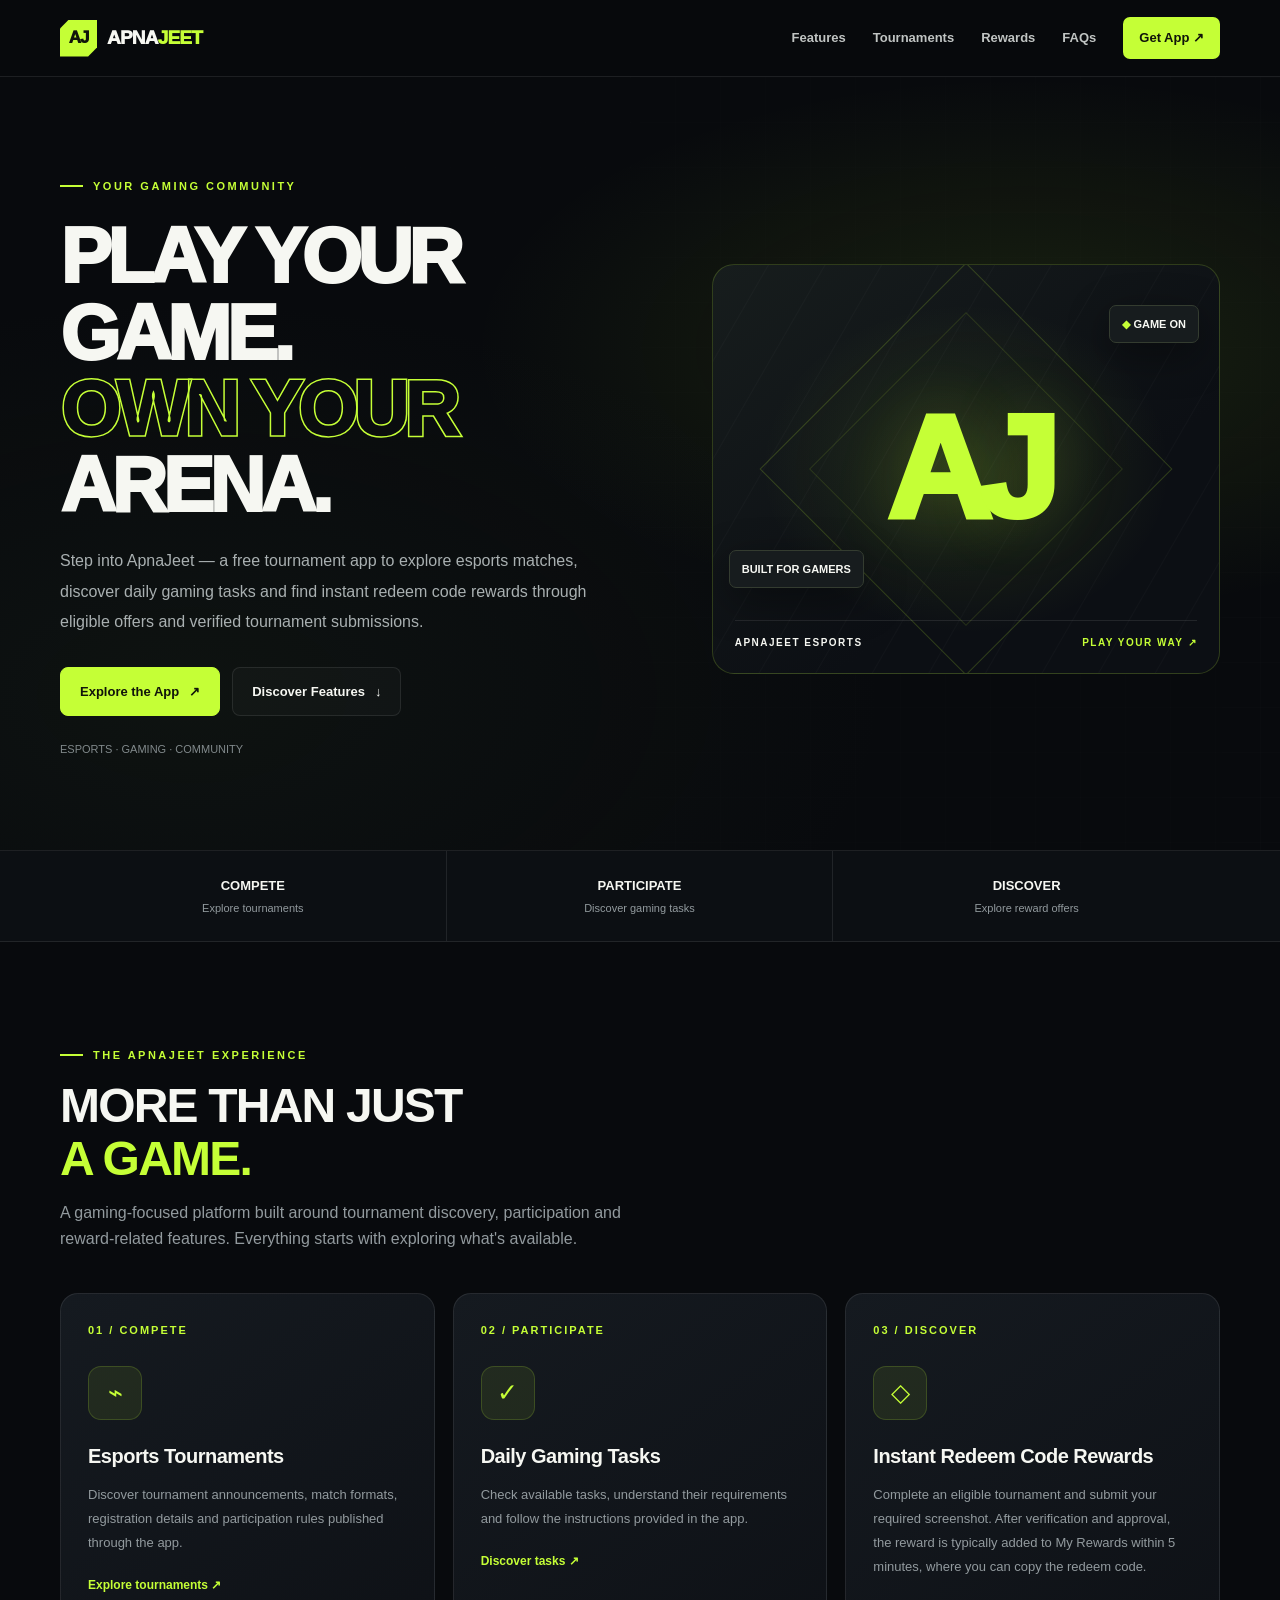
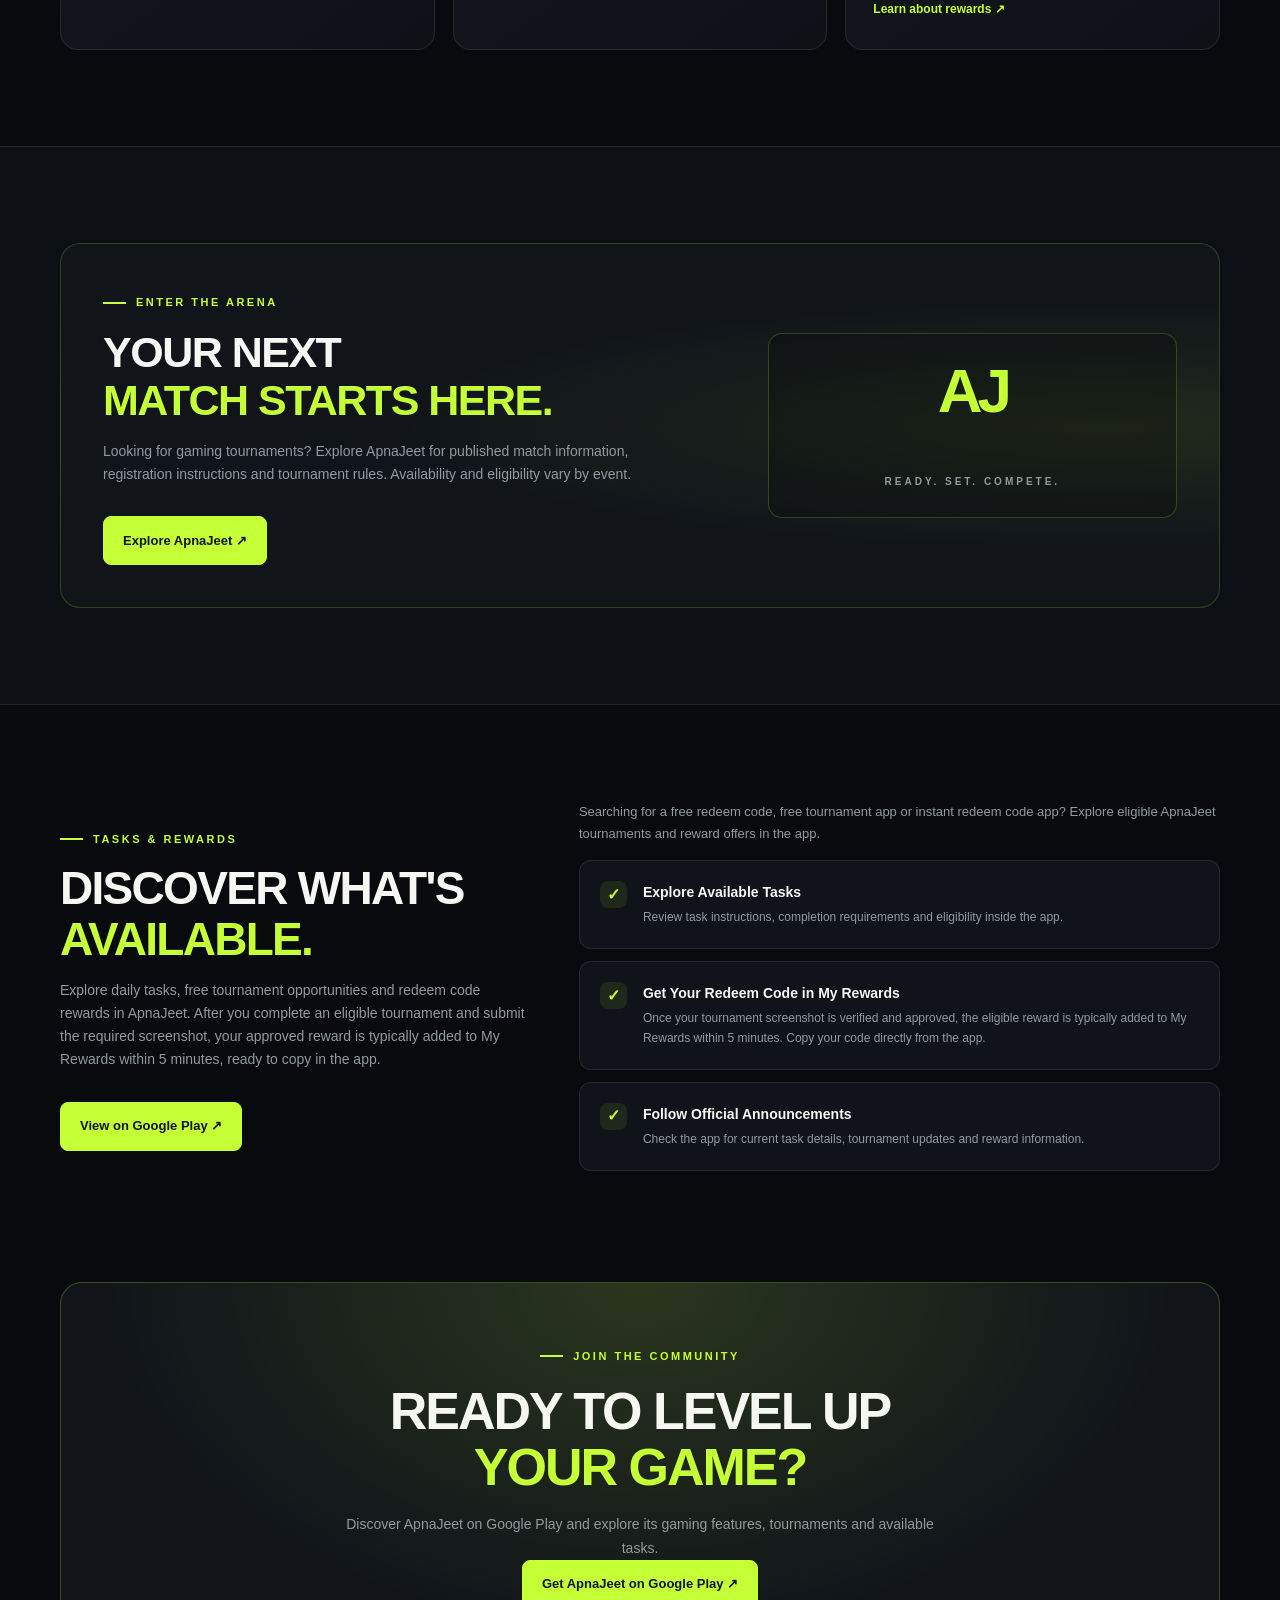
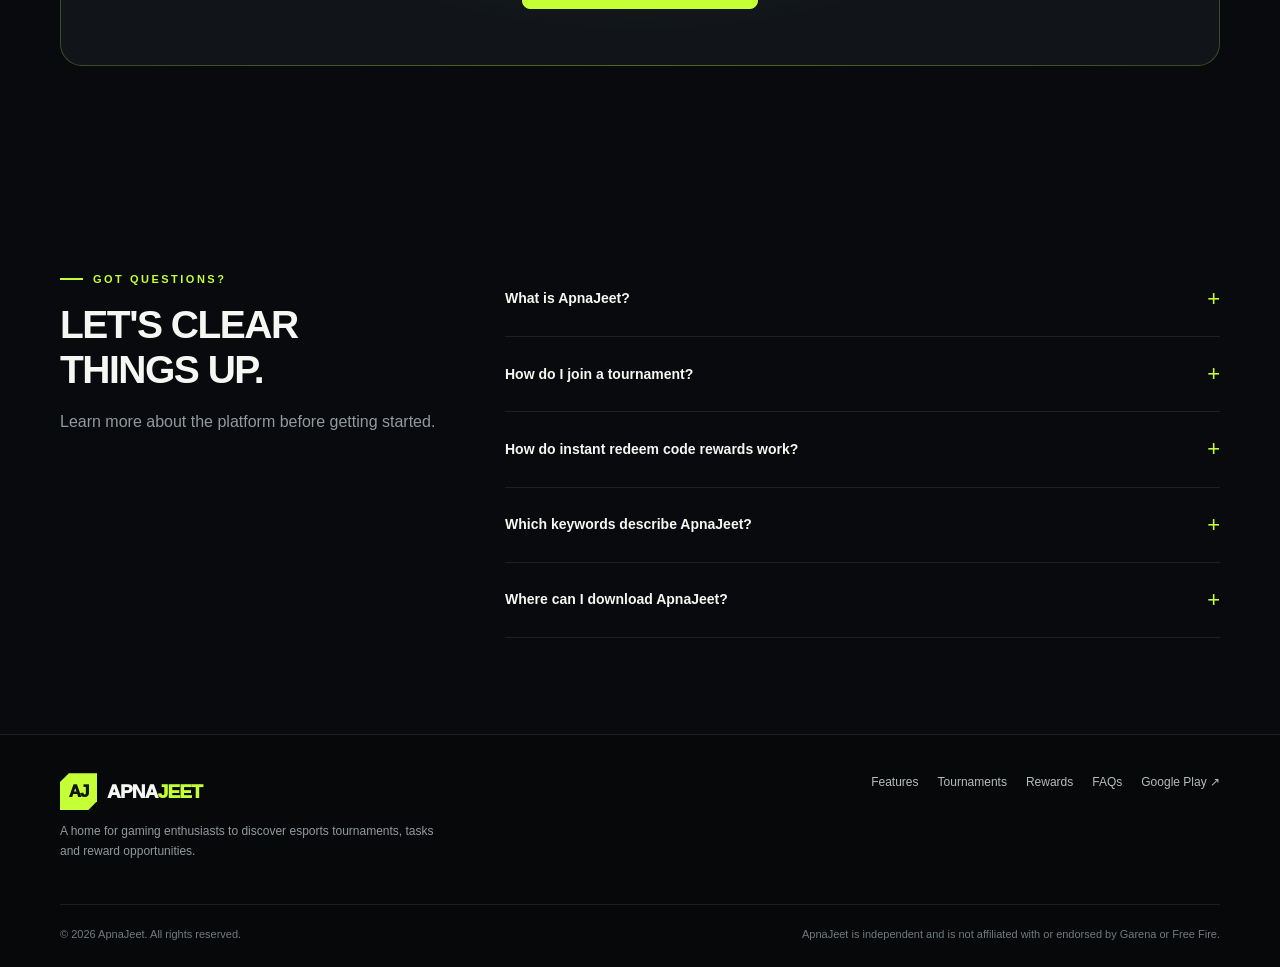
==== commit 23a1406c: "Update index.html" ====
--- a/index.html
+++ b/index.html
@@ -2,12 +2,14 @@
 <!DOCTYPE html>
 <html lang="en">
 <head>
+  
+  <meta name="google-site-verification" content="jpPedcMtuwJY4m9AadztyciSGHEDHAPRClP9MBEF3rE" />
   <meta charset="UTF-8">
   <meta name="viewport" content="width=device-width, initial-scale=1">
 
-  <title>ApnaJeet | Esports Tournaments & Gaming Rewards</title>
-
-  <meta name="description" content="Explore esports tournaments, competitive gaming, daily tasks and redeem reward opportunities with ApnaJeet. Discover the app on Google Play.">
+  <title>ApnaJeet – Free Tournament App & Instant Redeem Code Rewards</title>
+
+  <meta name="description" content="Discover ApnaJeet, a free tournament app with esports matches, daily tasks and instant redeem code rewards. After tournament proof is verified and approved, eligible rewards are typically added to My Rewards within 5 minutes.">
 
   <meta name="robots" content="index, follow">
   <meta name="theme-color" content="#080a0d">
@@ -17,16 +19,16 @@
 
   <meta property="og:type" content="website">
   <meta property="og:site_name" content="ApnaJeet">
-  <meta property="og:title" content="ApnaJeet — Enter the Arena">
+  <meta property="og:title" content="ApnaJeet – Free Tournament App & Redeem Code Rewards">
   <meta property="og:description"
-    content="Discover esports tournaments, gaming tasks and rewards with ApnaJeet.">
+    content="Explore free gaming tournaments, daily tasks and instant redeem code rewards with ApnaJeet.">
   <meta property="og:url"
     content="https://apnajeetfftmlabs.github.io/Apnajeet-esports-app/">
 
   <meta name="twitter:card" content="summary">
-  <meta name="twitter:title" content="ApnaJeet Esports">
+  <meta name="twitter:title" content="ApnaJeet – Free Tournament App">
   <meta name="twitter:description"
-    content="Your gaming community. Explore tournaments and rewards.">
+    content="Explore gaming tournaments, daily tasks and redeem code rewards with ApnaJeet.">
 
   <link rel="icon" href="favicon.ico">
 
@@ -950,9 +952,9 @@
         </h1>
 
         <p class="hero-copy">
-          Step into ApnaJeet — explore esports tournaments,
-          discover gaming tasks and stay connected with
-          competitive gaming opportunities.
+          Step into ApnaJeet — a free tournament app to explore esports matches,
+          discover daily gaming tasks and find instant redeem code rewards
+          through eligible offers and verified tournament submissions.
         </p>
 
         <div class="hero-actions">
@@ -1064,11 +1066,11 @@
         <article class="card">
           <div class="card-number">03 / DISCOVER</div>
           <div class="card-icon" aria-hidden="true">◇</div>
-          <h3>Rewards & Redeem Codes</h3>
+          <h3>Instant Redeem Code Rewards</h3>
           <p>
-            Explore available reward offers and review the
-            applicable conditions, eligibility and redemption
-            requirements.
+            Complete an eligible tournament and submit your required screenshot.
+            After verification and approval, the reward is typically added to
+            My Rewards within 5 minutes, where you can copy the redeem code.
           </p>
           <a class="card-link" href="#rewards">
             Learn about rewards ↗
@@ -1133,10 +1135,10 @@
         </h2>
 
         <p>
-          Find out about task requirements and reward
-          opportunities through the app. Review the conditions
-          before participating and follow the official
-          instructions for each offer.
+          Explore daily tasks, free tournament opportunities and redeem code rewards
+          in ApnaJeet. After you complete an eligible tournament and submit the
+          required screenshot, your approved reward is typically added to My Rewards
+          within 5 minutes, ready to copy in the app.
         </p>
 
         <div class="hero-actions">
@@ -1149,6 +1151,10 @@
       </div>
 
       <div class="reward-list">
+        <p class="muted" style="grid-column: 1 / -1; margin: 0 0 4px; font-size: 13px;">
+          Searching for a free redeem code, free tournament app or instant redeem code app?
+          Explore eligible ApnaJeet tournaments and reward offers in the app.
+        </p>
 
         <article class="reward-row">
           <span class="check" aria-hidden="true">✓</span>
@@ -1164,10 +1170,11 @@
         <article class="reward-row">
           <span class="check" aria-hidden="true">✓</span>
           <div>
-            <h3>Understand Reward Conditions</h3>
+            <h3>Get Your Redeem Code in My Rewards</h3>
             <p>
-              Check offer-specific rules, availability and
-              redemption requirements before participating.
+              Once your tournament screenshot is verified and approved, the eligible
+              reward is typically added to My Rewards within 5 minutes. Copy your code
+              directly from the app.
             </p>
           </div>
         </article>
@@ -1249,21 +1256,21 @@
         </details>
 
         <details>
-          <summary>Can I receive rewards through tasks?</summary>
+          <summary>How do instant redeem code rewards work?</summary>
           <p>
-            Certain tasks may offer rewards according to their
-            published conditions. Availability, eligibility
-            and completion requirements apply. Check the
-            details inside the app.
+            For eligible tournaments, complete the match and submit the required
+            screenshot as proof. After the submission is verified and approved,
+            the reward is typically added to My Rewards within 5 minutes. You can
+            copy the redeem code from there. Timing may depend on verification.
           </p>
         </details>
 
         <details>
-          <summary>Are rewards or redeem codes guaranteed?</summary>
+          <summary>Which keywords describe ApnaJeet?</summary>
           <p>
-            No. Rewards and redeem codes depend on the specific
-            offer, eligibility, availability and applicable
-            terms. Check official announcements for details.
+            ApnaJeet is a free tournament app for gamers looking for gaming tournaments,
+            daily tasks, redeem code rewards and an instant redeem code app experience.
+            Reward eligibility and tournament rules apply.
           </p>
         </details>
 
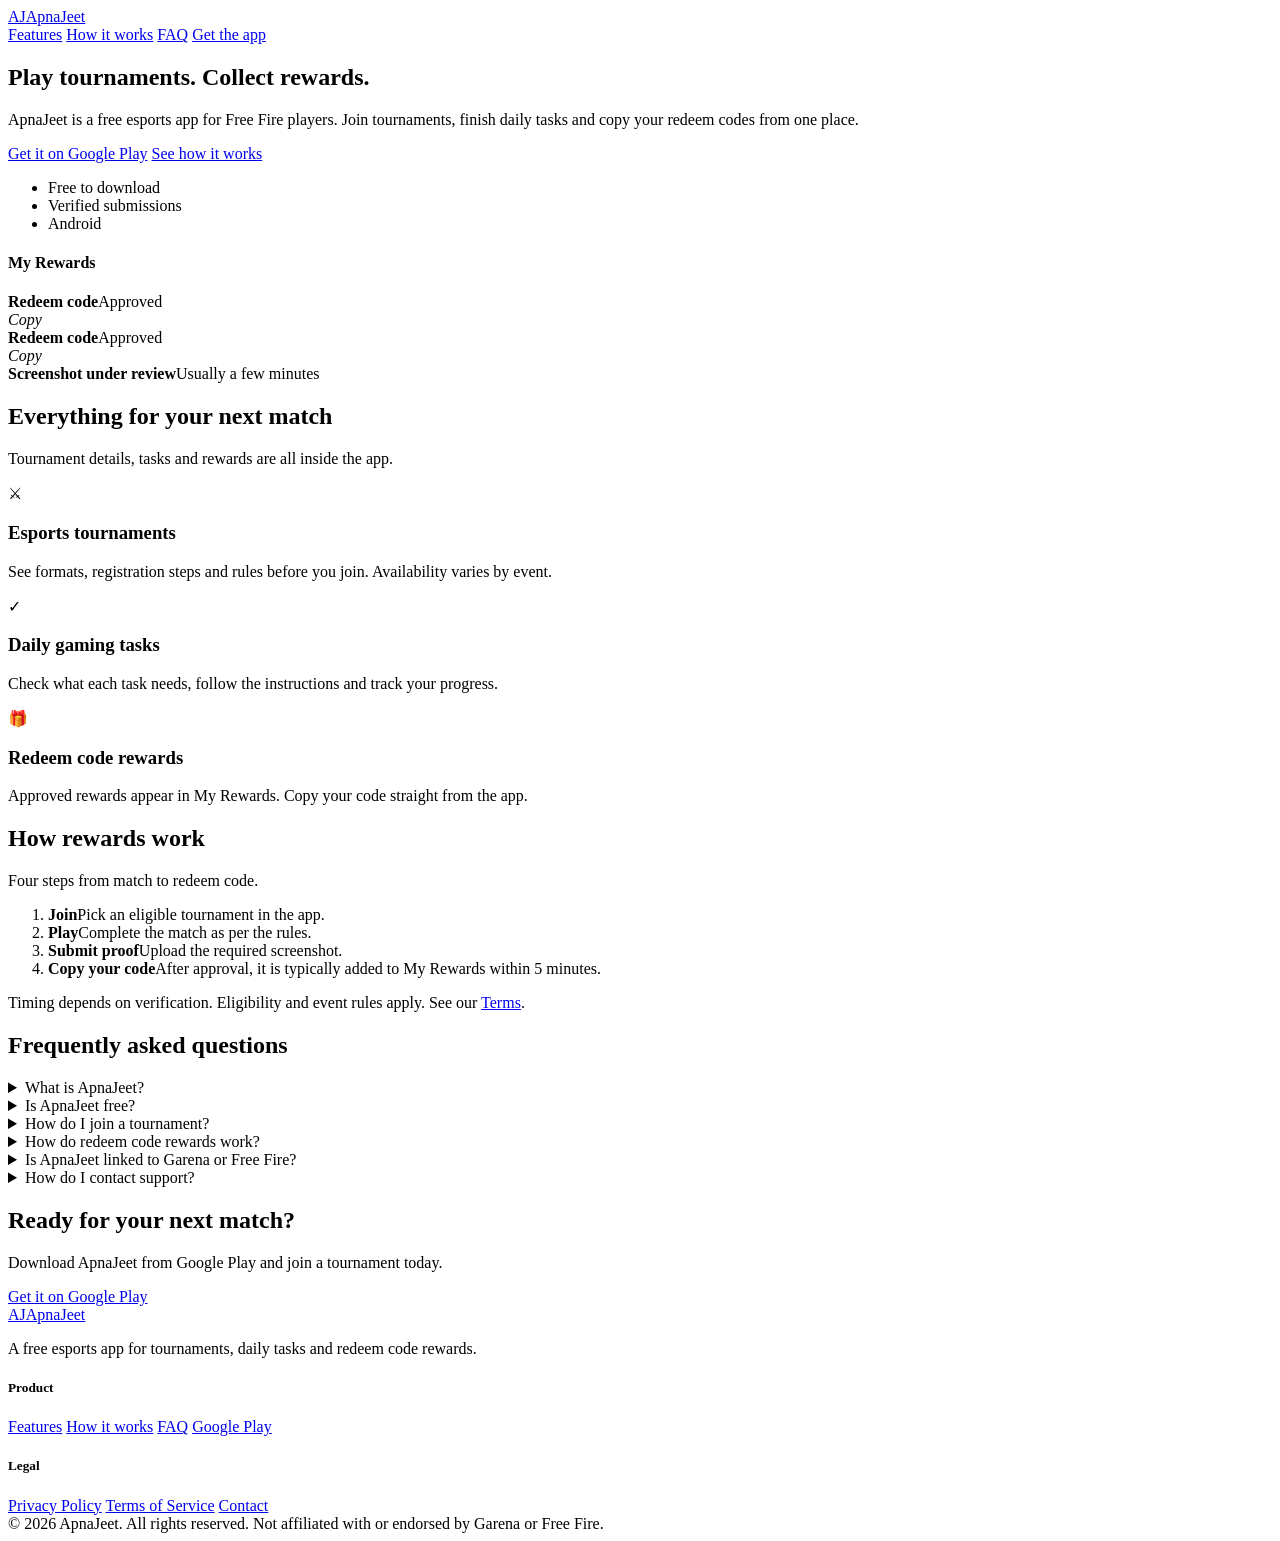
==== commit 197f0278: "Update index.html" ====
--- a/index.html
+++ b/index.html
@@ -1,1334 +1,158 @@
-
 <!DOCTYPE html>
 <html lang="en">
 <head>
-  
-  <meta name="google-site-verification" content="jpPedcMtuwJY4m9AadztyciSGHEDHAPRClP9MBEF3rE" />
-  <meta charset="UTF-8">
-  <meta name="viewport" content="width=device-width, initial-scale=1">
-
-  <title>ApnaJeet – Free Tournament App & Instant Redeem Code Rewards</title>
-
-  <meta name="description" content="Discover ApnaJeet, a free tournament app with esports matches, daily tasks and instant redeem code rewards. After tournament proof is verified and approved, eligible rewards are typically added to My Rewards within 5 minutes.">
-
-  <meta name="robots" content="index, follow">
-  <meta name="theme-color" content="#080a0d">
-
-  <link rel="canonical"
-    href="https://apnajeetfftmlabs.github.io/Apnajeet-esports-app/">
-
-  <meta property="og:type" content="website">
-  <meta property="og:site_name" content="ApnaJeet">
-  <meta property="og:title" content="ApnaJeet – Free Tournament App & Redeem Code Rewards">
-  <meta property="og:description"
-    content="Explore free gaming tournaments, daily tasks and instant redeem code rewards with ApnaJeet.">
-  <meta property="og:url"
-    content="https://apnajeetfftmlabs.github.io/Apnajeet-esports-app/">
-
-  <meta name="twitter:card" content="summary">
-  <meta name="twitter:title" content="ApnaJeet – Free Tournament App">
-  <meta name="twitter:description"
-    content="Explore gaming tournaments, daily tasks and redeem code rewards with ApnaJeet.">
-
-  <link rel="icon" href="favicon.ico">
-
-  <style>
-    :root {
-      --bg: #080a0d;
-      --surface: #101319;
-      --surface-2: #151a21;
-      --green: #c5ff36;
-      --green-dark: #9cd51e;
-      --white: #f6f7f2;
-      --muted: #929a9e;
-      --border: rgba(255,255,255,.09);
-      --radius: 18px;
-      --max: 1160px;
-    }
-
-    * {
-      box-sizing: border-box;
-    }
-
-    html {
-      scroll-behavior: smooth;
-      scroll-padding-top: 90px;
-    }
-
-    body {
-      margin: 0;
-      background: var(--bg);
-      color: var(--white);
-      font-family: Inter, -apple-system, BlinkMacSystemFont,
-        "Segoe UI", Arial, sans-serif;
-      line-height: 1.65;
-      -webkit-font-smoothing: antialiased;
-    }
-
-    a {
-      color: inherit;
-    }
-
-    a:focus-visible,
-    button:focus-visible {
-      outline: 2px solid var(--green);
-      outline-offset: 4px;
-    }
-
-    .container {
-      width: min(var(--max), calc(100% - 44px));
-      margin-inline: auto;
-    }
-
-    .accent {
-      color: var(--green);
-    }
-
-    .muted {
-      color: var(--muted);
-    }
-
-    .eyebrow {
-      display: inline-flex;
-      align-items: center;
-      gap: 10px;
-      color: var(--green);
-      font-size: 11px;
-      font-weight: 800;
-      letter-spacing: 2.5px;
-      text-transform: uppercase;
-    }
-
-    .eyebrow::before {
-      content: "";
-      width: 23px;
-      height: 2px;
-      background: var(--green);
-    }
-
-    .section {
-      padding: 96px 0;
-    }
-
-    .section-heading {
-      max-width: 650px;
-      margin-bottom: 40px;
-    }
-
-    .section-heading h2 {
-      margin: 14px 0;
-      font-size: clamp(30px, 4.5vw, 48px);
-      line-height: 1.12;
-      letter-spacing: -1.8px;
-    }
-
-    .section-heading p {
-      color: var(--muted);
-      max-width: 590px;
-      margin: 0;
-    }
-
-    /* Navigation */
-
-    .header {
-      position: sticky;
-      top: 0;
-      z-index: 20;
-      background: rgba(8,10,13,.91);
-      border-bottom: 1px solid var(--border);
-      backdrop-filter: blur(18px);
-    }
-
-    .nav {
-      min-height: 76px;
-      display: flex;
-      justify-content: space-between;
-      align-items: center;
-      gap: 22px;
-    }
-
-    .brand {
-      display: inline-flex;
-      align-items: center;
-      gap: 10px;
-      text-decoration: none;
-      flex-shrink: 0;
-    }
-
-    .brand-mark {
-      width: 37px;
-      height: 37px;
-      display: grid;
-      place-items: center;
-      background: var(--green);
-      color: #10140a;
-      font-weight: 1000;
-      font-size: 17px;
-      letter-spacing: -1px;
-      clip-path: polygon(24% 0,100% 0,100% 76%,76% 100%,0 100%,0 24%);
-    }
-
-    .brand-name {
-      font-size: 19px;
-      font-weight: 950;
-      letter-spacing: -.8px;
-    }
-
-    .nav-links {
-      display: flex;
-      align-items: center;
-      gap: 27px;
-    }
-
-    .nav-links a {
-      color: #c0c4c3;
-      text-decoration: none;
-      font-size: 13px;
-      font-weight: 600;
-      transition: color .2s;
-    }
-
-    .nav-links a:hover {
-      color: var(--green);
-    }
-
-    .nav-download {
-      padding: 10px 16px;
-      border-radius: 7px;
-      background: var(--green);
-      color: #10140a !important;
-      font-weight: 850 !important;
-    }
-
-    /* Buttons */
-
-    .btn {
-      display: inline-flex;
-      align-items: center;
-      justify-content: center;
-      gap: 10px;
-      min-height: 49px;
-      padding: 12px 19px;
-      border: 1px solid var(--border);
-      border-radius: 8px;
-      font-size: 13px;
-      font-weight: 800;
-      text-decoration: none;
-      transition: transform .2s, background .2s, border-color .2s;
-    }
-
-    .btn:hover {
-      transform: translateY(-2px);
-    }
-
-    .btn-primary {
-      color: #11150a;
-      background: var(--green);
-      border-color: var(--green);
-    }
-
-    .btn-primary:hover {
-      background: #d6ff79;
-    }
-
-    .btn-secondary {
-      color: var(--white);
-      background: rgba(255,255,255,.025);
-    }
-
-    .btn-secondary:hover {
-      border-color: var(--green);
-    }
-
-    /* Hero */
-
-    .hero {
-      position: relative;
-      overflow: hidden;
-      padding: 92px 0 80px;
-      border-bottom: 1px solid var(--border);
-      background:
-        radial-gradient(ellipse at 80% 35%,
-          rgba(151,205,40,.12), transparent 38%),
-        radial-gradient(ellipse at 15% 80%,
-          rgba(48,66,40,.15), transparent 45%);
-    }
-
-    .hero::before {
-      content: "";
-      position: absolute;
-      inset: 0;
-      pointer-events: none;
-      opacity: .19;
-      background-image:
-        linear-gradient(rgba(255,255,255,.045) 1px, transparent 1px),
-        linear-gradient(90deg, rgba(255,255,255,.045) 1px, transparent 1px);
-      background-size: 45px 45px;
-      mask-image: linear-gradient(90deg, transparent, black);
-    }
-
-    .hero-grid {
-      position: relative;
-      display: grid;
-      grid-template-columns: 1.08fr .92fr;
-      gap: 55px;
-      align-items: center;
-    }
-
-    .hero h1 {
-      max-width: 700px;
-      margin: 23px 0;
-      font-size: clamp(45px, 6.5vw, 77px);
-      line-height: .99;
-      letter-spacing: -4.5px;
-      font-weight: 950;
-    }
-
-    .hero h1 .outline {
-      color: transparent;
-      -webkit-text-stroke: 1.5px var(--green);
-    }
-
-    .hero-copy {
-      max-width: 540px;
-      color: #a9b0b1;
-      font-size: 16px;
-      line-height: 1.9;
-    }
-
-    .hero-actions {
-      display: flex;
-      flex-wrap: wrap;
-      gap: 12px;
-      margin-top: 30px;
-    }
-
-    .hero-note {
-      margin-top: 24px;
-      color: #81898b;
-      font-size: 11px;
-    }
-
-    /* Original CSS-built hero artwork */
-
-    .arena {
-      position: relative;
-      min-height: 410px;
-      display: grid;
-      place-items: center;
-      overflow: hidden;
-      border: 1px solid rgba(197,255,54,.19);
-      border-radius: 22px;
-      background:
-        radial-gradient(ellipse at 50% 50%,
-          rgba(167,224,49,.13), transparent 57%),
-        linear-gradient(145deg, #171d1d, #0c0f14 65%);
-    }
-
-    .arena::before {
-      content: "";
-      position: absolute;
-      width: 290px;
-      height: 290px;
-      border: 1px solid rgba(197,255,54,.19);
-      transform: rotate(45deg);
-    }
-
-    .arena::after {
-      content: "";
-      position: absolute;
-      width: 220px;
-      height: 220px;
-      border: 1px solid rgba(197,255,54,.12);
-      transform: rotate(45deg);
-    }
-
-    .arena-lines {
-      position: absolute;
-      inset: 0;
-      background: repeating-linear-gradient(
-        120deg,
-        transparent 0,
-        transparent 47px,
-        rgba(255,255,255,.025) 48px,
-        transparent 49px
-      );
-    }
-
-    .arena-symbol {
-      position: relative;
-      z-index: 2;
-      color: var(--green);
-      font-size: clamp(90px, 12vw, 145px);
-      line-height: 1;
-      font-weight: 1000;
-      letter-spacing: -12px;
-      text-shadow: 0 0 65px rgba(197,255,54,.17);
-    }
-
-    .arena-label {
-      position: absolute;
-      z-index: 3;
-      bottom: 22px;
-      left: 22px;
-      right: 22px;
-      display: flex;
-      justify-content: space-between;
-      gap: 10px;
-      padding-top: 14px;
-      border-top: 1px solid var(--border);
-      font-size: 10px;
-      letter-spacing: 1.5px;
-      font-weight: 800;
-    }
-
-    .arena-label span:last-child {
-      color: var(--green);
-    }
-
-    .floating-tag {
-      position: absolute;
-      z-index: 4;
-      padding: 9px 12px;
-      background: #171c1e;
-      border: 1px solid #343c30;
-      border-radius: 7px;
-      font-size: 11px;
-      font-weight: 800;
-      box-shadow: 0 12px 40px #0006;
-    }
-
-    .tag-one {
-      top: 40px;
-      right: 20px;
-    }
-
-    .tag-two {
-      bottom: 85px;
-      left: 16px;
-    }
-
-    /* Feature strip */
-
-    .feature-strip {
-      border-bottom: 1px solid var(--border);
-      background: #0c0f13;
-    }
-
-    .strip-grid {
-      display: grid;
-      grid-template-columns: repeat(3, 1fr);
-    }
-
-    .strip-item {
-      padding: 24px 20px;
-      text-align: center;
-      border-right: 1px solid var(--border);
-    }
-
-    .strip-item:last-child {
-      border-right: 0;
-    }
-
-    .strip-item strong {
-      display: block;
-      font-size: 13px;
-    }
-
-    .strip-item span {
-      display: block;
-      color: var(--muted);
-      font-size: 11px;
-      margin-top: 3px;
-    }
-
-    /* Feature cards */
-
-    .cards {
-      display: grid;
-      grid-template-columns: repeat(3, 1fr);
-      gap: 18px;
-    }
-
-    .card {
-      position: relative;
-      overflow: hidden;
-      padding: 27px;
-      border: 1px solid var(--border);
-      border-radius: var(--radius);
-      background: linear-gradient(145deg, #151a20, #0e1116);
-      transition: transform .25s, border-color .25s;
-    }
-
-    .card:hover {
-      transform: translateY(-5px);
-      border-color: rgba(197,255,54,.4);
-    }
-
-    .card-number {
-      color: var(--green);
-      font-size: 11px;
-      font-weight: 900;
-      letter-spacing: 2px;
-    }
-
-    .card-icon {
-      width: 54px;
-      height: 54px;
-      display: grid;
-      place-items: center;
-      margin: 27px 0 20px;
-      color: var(--green);
-      background: rgba(197,255,54,.08);
-      border: 1px solid rgba(197,255,54,.17);
-      border-radius: 13px;
-      font-size: 25px;
-    }
-
-    .card h3 {
-      margin: 0 0 10px;
-      font-size: 20px;
-      letter-spacing: -.5px;
-    }
-
-    .card p {
-      margin: 0;
-      color: var(--muted);
-      font-size: 13px;
-      line-height: 1.85;
-    }
-
-    .card-link {
-      display: inline-block;
-      margin-top: 21px;
-      color: var(--green);
-      font-size: 12px;
-      font-weight: 800;
-      text-decoration: none;
-    }
-
-    /* Tournament section */
-
-    .tournament-section {
-      background: #0c0f13;
-      border-block: 1px solid var(--border);
-    }
-
-    .tournament-panel {
-      position: relative;
-      display: grid;
-      grid-template-columns: 1fr .65fr;
-      gap: 35px;
-      align-items: center;
-      padding: 42px;
-      border: 1px solid rgba(197,255,54,.18);
-      border-radius: 20px;
-      overflow: hidden;
-      background:
-        radial-gradient(ellipse at 90% 50%,
-          rgba(197,255,54,.09), transparent 48%),
-        #11151a;
-    }
-
-    .tournament-panel h2 {
-      margin: 16px 0;
-      font-size: clamp(29px, 4vw, 43px);
-      line-height: 1.12;
-      letter-spacing: -1.5px;
-    }
-
-    .tournament-panel p {
-      max-width: 590px;
-      color: var(--muted);
-      font-size: 14px;
-    }
-
-    .arena-badge {
-      display: grid;
-      place-items: center;
-      min-height: 185px;
-      border: 1px solid rgba(197,255,54,.2);
-      border-radius: 14px;
-      background: rgba(0,0,0,.18);
-    }
-
-    .arena-badge strong {
-      color: var(--green);
-      font-size: 62px;
-      line-height: 1;
-      letter-spacing: -5px;
-    }
-
-    .arena-badge span {
-      color: var(--muted);
-      font-size: 10px;
-      font-weight: 800;
-      letter-spacing: 3px;
-    }
-
-    /* Rewards */
-
-    .rewards-grid {
-      display: grid;
-      grid-template-columns: .85fr 1.15fr;
-      gap: 45px;
-      align-items: center;
-    }
-
-    .rewards-grid h2 {
-      margin: 15px 0;
-      font-size: clamp(32px, 4vw, 46px);
-      line-height: 1.1;
-      letter-spacing: -1.7px;
-    }
-
-    .rewards-grid p {
-      color: var(--muted);
-      font-size: 14px;
-    }
-
-    .reward-list {
-      display: grid;
-      gap: 12px;
-    }
-
-    .reward-row {
-      display: flex;
-      align-items: flex-start;
-      gap: 16px;
-      padding: 20px;
-      border: 1px solid var(--border);
-      border-radius: 12px;
-      background: var(--surface);
-    }
-
-    .check {
-      flex-shrink: 0;
-      display: grid;
-      place-items: center;
-      width: 27px;
-      height: 27px;
-      color: var(--green);
-      border-radius: 8px;
-      background: rgba(197,255,54,.09);
-      font-weight: 900;
-    }
-
-    .reward-row h3 {
-      margin: 0 0 4px;
-      font-size: 14px;
-    }
-
-    .reward-row p {
-      margin: 0;
-      font-size: 12px;
-    }
-
-    /* Download CTA */
-
-    .download-section {
-      padding-top: 15px;
-      padding-bottom: 100px;
-    }
-
-    .download-box {
-      position: relative;
-      overflow: hidden;
-      padding: 56px 30px;
-      text-align: center;
-      border: 1px solid rgba(197,255,54,.24);
-      border-radius: 22px;
-      background:
-        radial-gradient(ellipse at 50% 0%,
-          rgba(197,255,54,.14), transparent 65%),
-        #11151a;
-    }
-
-    .download-box h2 {
-      max-width: 670px;
-      margin: 18px auto;
-      font-size: clamp(33px, 5vw, 52px);
-      line-height: 1.08;
-      letter-spacing: -2px;
-    }
-
-    .download-box p {
-      max-width: 590px;
-      margin: 0 auto;
-      color: var(--muted);
-      font-size: 14px;
-    }
-
-    .download-box .actions {
-      justify-content: center;
-    }
-
-    /* FAQ */
-
-    .faq-layout {
-      display: grid;
-      grid-template-columns: .7fr 1.3fr;
-      gap: 60px;
-    }
-
-    .faq-layout h2 {
-      margin: 15px 0;
-      font-size: 39px;
-      line-height: 1.15;
-      letter-spacing: -1.5px;
-    }
-
-    details {
-      padding: 19px 0;
-      border-bottom: 1px solid var(--border);
-    }
-
-    summary {
-      cursor: pointer;
-      list-style: none;
-      display: flex;
-      align-items: center;
-      justify-content: space-between;
-      gap: 15px;
-      font-size: 14px;
-      font-weight: 750;
-    }
-
-    summary::-webkit-details-marker {
-      display: none;
-    }
-
-    summary::after {
-      content: "+";
-      color: var(--green);
-      font-size: 22px;
-      font-weight: 400;
-    }
-
-    details[open] summary::after {
-      content: "−";
-    }
-
-    details p {
-      margin: 12px 0 0;
-      color: var(--muted);
-      font-size: 13px;
-    }
-
-    /* Footer */
-
-    .footer {
-      padding: 38px 0 24px;
-      background: #06080a;
-      border-top: 1px solid var(--border);
-    }
-
-    .footer-top {
-      display: flex;
-      justify-content: space-between;
-      gap: 30px;
-      align-items: flex-start;
-      padding-bottom: 30px;
-    }
-
-    .footer-copy {
-      max-width: 380px;
-      color: var(--muted);
-      font-size: 12px;
-    }
-
-    .footer-links {
-      display: flex;
-      flex-wrap: wrap;
-      gap: 19px;
-    }
-
-    .footer-links a {
-      color: #b6bdbb;
-      font-size: 12px;
-      text-decoration: none;
-    }
-
-    .footer-bottom {
-      display: flex;
-      justify-content: space-between;
-      flex-wrap: wrap;
-      gap: 12px;
-      padding-top: 20px;
-      border-top: 1px solid var(--border);
-      color: #727a7d;
-      font-size: 11px;
-    }
-
-    .footer-bottom p {
-      margin: 0;
-    }
-
-    @media (max-width: 850px) {
-      .hero-grid {
-        grid-template-columns: 1fr;
-        gap: 35px;
-      }
-
-      .arena {
-        min-height: 330px;
-      }
-
-      .cards {
-        grid-template-columns: repeat(2, 1fr);
-      }
-
-      .tournament-panel {
-        grid-template-columns: 1fr;
-      }
-
-      .arena-badge {
-        min-height: 140px;
-      }
-
-      .rewards-grid,
-      .faq-layout {
-        grid-template-columns: 1fr;
-        gap: 28px;
-      }
-    }
-
-    @media (max-width: 560px) {
-      .container {
-        width: calc(100% - 32px);
-      }
-
-      .nav {
-        align-items: flex-start;
-        flex-direction: column;
-        padding: 14px 0;
-        gap: 13px;
-      }
-
-      .nav-links {
-        width: 100%;
-        gap: 17px;
-        flex-wrap: wrap;
-      }
-
-      .nav-links a {
-        font-size: 11px;
-      }
-
-      .nav-download {
-        padding: 5px 8px;
-      }
-
-      .hero {
-        padding: 57px 0 48px;
-      }
-
-      .hero h1 {
-        font-size: clamp(43px, 12vw, 61px);
-        letter-spacing: -2.8px;
-      }
-
-      .hero-copy {
-        font-size: 14px;
-      }
-
-      .arena {
-        min-height: 290px;
-      }
-
-      .arena-symbol {
-        font-size: 105px;
-      }
-
-      .strip-item {
-        padding: 17px 5px;
-      }
-
-      .strip-item strong {
-        font-size: 11px;
-      }
-
-      .strip-item span {
-        font-size: 9px;
-      }
-
-      .section {
-        padding: 65px 0;
-      }
-
-      .cards {
-        grid-template-columns: 1fr;
-      }
-
-      .card {
-        padding: 24px;
-      }
-
-      .tournament-panel {
-        padding: 25px;
-      }
-
-      .download-section {
-        padding-bottom: 65px;
-      }
-
-      .download-box {
-        padding: 40px 20px;
-      }
-
-      .footer-top {
-        flex-direction: column;
-      }
-
-      .footer-bottom {
-        flex-direction: column;
-      }
-    }
-
-    @media (prefers-reduced-motion: reduce) {
-      html {
-        scroll-behavior: auto;
-      }
-
-      *, *::before, *::after {
-        transition-duration: .01ms !important;
-      }
-    }
-  </style>
-
-  <script type="application/ld+json">
-  {
-    "@context": "https://schema.org",
-    "@type": "Organization",
-    "name": "ApnaJeet",
-    "url": "https://apnajeetfftmlabs.github.io/Apnajeet-esports-app/",
-    "sameAs": [
-      "https://play.google.com/store/apps/details?id=com.appnajeet.user"
-    ]
-  }
-  </script>
+<meta charset="UTF-8">
+<meta name="viewport" content="width=device-width, initial-scale=1">
+<meta name="google-site-verification" content="jpPedcMtuwJY4m9AadztyciSGHEDHAPRClP9MBEF3rE">
+<title>ApnaJeet – Free Fire Tournament App with Redeem Code Rewards</title>
+<meta name="description" content="ApnaJeet is a free esports tournament app. Join tournaments, complete daily tasks and collect redeem code rewards in My Rewards after your proof is verified.">
+<meta name="robots" content="index, follow">
+<meta name="theme-color" content="#3b2ff0">
+<link rel="canonical" href="https://apnajeetfftmlabs.github.io/Apnajeet-esports-app/">
+<link rel="icon" href="favicon.ico">
+<meta property="og:type" content="website">
+<meta property="og:site_name" content="ApnaJeet">
+<meta property="og:title" content="ApnaJeet – Free Tournament App">
+<meta property="og:description" content="Join free esports tournaments and collect redeem code rewards with ApnaJeet.">
+<meta property="og:url" content="https://apnajeetfftmlabs.github.io/Apnajeet-esports-app/">
+<meta property="og:image" content="https://apnajeetfftmlabs.github.io/Apnajeet-esports-app/og-image.png">
+<meta name="twitter:card" content="summary_large_image">
+<meta name="twitter:title" content="ApnaJeet – Free Tournament App">
+<meta name="twitter:description" content="Join free esports tournaments and collect redeem code rewards.">
+<link rel="preconnect" href="https://fonts.googleapis.com">
+<link rel="preconnect" href="https://fonts.gstatic.com" crossorigin>
+<link href="https://fonts.googleapis.com/css2?family=DM+Sans:wght@400;500;600&family=Sora:wght@600;700&display=swap" rel="stylesheet">
+<link rel="stylesheet" href="style.css">
+<script type="application/ld+json">
+{"@context":"https://schema.org","@graph":[
+{"@type":"Organization","name":"ApnaJeet","url":"https://apnajeetfftmlabs.github.io/Apnajeet-esports-app/","sameAs":["https://play.google.com/store/apps/details?id=com.appnajeet.user"]},
+{"@type":"MobileApplication","name":"ApnaJeet","operatingSystem":"ANDROID","applicationCategory":"GameApplication","downloadUrl":"https://play.google.com/store/apps/details?id=com.appnajeet.user","offers":{"@type":"Offer","price":"0","priceCurrency":"INR"}},
+{"@type":"FAQPage","mainEntity":[
+{"@type":"Question","name":"Is ApnaJeet free?","acceptedAnswer":{"@type":"Answer","text":"Yes. ApnaJeet is free to download from Google Play. Individual tournaments and tasks list their own rules and eligibility in the app."}},
+{"@type":"Question","name":"How do redeem code rewards work?","acceptedAnswer":{"@type":"Answer","text":"Play an eligible tournament and submit the required screenshot. After it is verified and approved, the reward is typically added to My Rewards within 5 minutes, where you can copy the code."}}]}]}
+</script>
 </head>
-
 <body>
 
 <header class="header">
-  <nav class="nav container" aria-label="Main navigation">
-
-    <a class="brand" href="#home" aria-label="ApnaJeet home">
-      <span class="brand-mark">AJ</span>
-      <span class="brand-name">APNA<span class="accent">JEET</span></span>
-    </a>
-
-    <div class="nav-links">
+  <nav class="wrap nav" aria-label="Main">
+    <a class="brand" href="#home"><span class="logo">AJ</span>ApnaJeet</a>
+    <div class="links">
       <a href="#features">Features</a>
-      <a href="#tournaments">Tournaments</a>
-      <a href="#rewards">Rewards</a>
-      <a href="#faq">FAQs</a>
-      <a class="nav-download"
-         href="https://play.google.com/store/apps/details?id=com.appnajeet.user"
-         target="_blank" rel="noopener noreferrer">
-        Get App ↗
-      </a>
+      <a href="#how">How it works</a>
+      <a href="#faq">FAQ</a>
+      <a class="btn btn-p" href="https://play.google.com/store/apps/details?id=com.appnajeet.user" target="_blank" rel="noopener noreferrer">Get the app</a>
     </div>
-
   </nav>
 </header>
 
-<main>
+<main id="home">
 
-  <!-- HERO -->
+<section class="hero">
+  <div class="wrap hero-grid">
+    <div>
+      <h1>Play tournaments. Collect rewards.</h1>
+      <p class="lead">ApnaJeet is a free esports app for Free Fire players. Join tournaments, finish daily tasks and copy your redeem codes from one place.</p>
+      <div class="actions">
+        <a class="btn btn-p" href="https://play.google.com/store/apps/details?id=com.appnajeet.user" target="_blank" rel="noopener noreferrer">Get it on Google Play</a>
+        <a class="btn" href="#how">See how it works</a>
+      </div>
+      <ul class="trust">
+        <li>Free to download</li>
+        <li>Verified submissions</li>
+        <li>Android</li>
+      </ul>
+    </div>
+    <div class="phone" role="img" aria-label="Preview of the My Rewards screen">
+      <h4>My Rewards</h4>
+      <div class="rw"><div><b>Redeem code</b><span class="s">Approved</span></div><i>Copy</i></div>
+      <div class="rw"><div><b>Redeem code</b><span class="s">Approved</span></div><i>Copy</i></div>
+      <div class="rw"><div><b>Screenshot under review</b><span class="muted">Usually a few minutes</span></div></div>
+    </div>
+  </div>
+</section>
 
-  <section class="hero" id="home">
-    <div class="container hero-grid">
+<section class="section alt" id="features">
+  <div class="wrap">
+    <div class="head">
+      <h2>Everything for your next match</h2>
+      <p>Tournament details, tasks and rewards are all inside the app.</p>
+    </div>
+    <div class="grid3">
+      <article class="card"><div class="ico" aria-hidden="true">&#9876;</div><h3>Esports tournaments</h3><p>See formats, registration steps and rules before you join. Availability varies by event.</p></article>
+      <article class="card"><div class="ico" aria-hidden="true">&#10003;</div><h3>Daily gaming tasks</h3><p>Check what each task needs, follow the instructions and track your progress.</p></article>
+      <article class="card"><div class="ico" aria-hidden="true">&#127873;</div><h3>Redeem code rewards</h3><p>Approved rewards appear in My Rewards. Copy your code straight from the app.</p></article>
+    </div>
+  </div>
+</section>
 
-      <div>
-        <div class="eyebrow">Your gaming community</div>
+<section class="section" id="how">
+  <div class="wrap">
+    <div class="head">
+      <h2>How rewards work</h2>
+      <p>Four steps from match to redeem code.</p>
+    </div>
+    <ol class="steps">
+      <li><b>Join</b><span>Pick an eligible tournament in the app.</span></li>
+      <li><b>Play</b><span>Complete the match as per the rules.</span></li>
+      <li><b>Submit proof</b><span>Upload the required screenshot.</span></li>
+      <li><b>Copy your code</b><span>After approval, it is typically added to My Rewards within 5 minutes.</span></li>
+    </ol>
+    <p class="note">Timing depends on verification. Eligibility and event rules apply. See our <a href="terms.html">Terms</a>.</p>
+  </div>
+</section>
 
-        <h1>
-          PLAY YOUR<br>
-          GAME.<br>
-          <span class="outline">OWN YOUR</span><br>
-          ARENA.
-        </h1>
+<section class="section alt" id="faq">
+  <div class="wrap">
+    <div class="head"><h2>Frequently asked questions</h2></div>
+    <div class="faq">
+      <details><summary>What is ApnaJeet?</summary><p>ApnaJeet is a gaming app where you can explore tournaments, daily tasks and reward features.</p></details>
+      <details><summary>Is ApnaJeet free?</summary><p>Yes, the app is free to download from Google Play. Each tournament or task shows its own rules and eligibility.</p></details>
+      <details><summary>How do I join a tournament?</summary><p>Open the tournament in the app, check eligibility and follow the registration steps.</p></details>
+      <details><summary>How do redeem code rewards work?</summary><p>Complete an eligible tournament and submit the required screenshot. After it is verified and approved, the reward is typically added to My Rewards within 5 minutes. Timing may vary.</p></details>
+      <details><summary>Is ApnaJeet linked to Garena or Free Fire?</summary><p>No. ApnaJeet is independent and is not affiliated with or endorsed by Garena or Free Fire.</p></details>
+      <details><summary>How do I contact support?</summary><p>Email us at <a href="mailto:YOUR-EMAIL@example.com">YOUR-EMAIL@example.com</a>.</p></details>
+    </div>
+  </div>
+</section>
 
-        <p class="hero-copy">
-          Step into ApnaJeet — a free tournament app to explore esports matches,
-          discover daily gaming tasks and find instant redeem code rewards
-          through eligible offers and verified tournament submissions.
-        </p>
-
-        <div class="hero-actions">
-          <a class="btn btn-primary"
-             href="https://play.google.com/store/apps/details?id=com.appnajeet.user"
-             target="_blank" rel="noopener noreferrer">
-            Explore the App <span aria-hidden="true">↗</span>
-          </a>
-
-          <a class="btn btn-secondary" href="#features">
-            Discover Features <span aria-hidden="true">↓</span>
-          </a>
-        </div>
-
-        <p class="hero-note">
-          ESPORTS · GAMING · COMMUNITY
-        </p>
-      </div>
-
-      <div class="arena" aria-label="ApnaJeet esports graphic">
-        <div class="arena-lines"></div>
-
-        <div class="floating-tag tag-one">
-          <span class="accent">◆</span> GAME ON
-        </div>
-
-        <div class="arena-symbol" aria-hidden="true">AJ</div>
-
-        <div class="floating-tag tag-two">
-          BUILT FOR GAMERS
-        </div>
-
-        <div class="arena-label">
-          <span>APNAJEET ESPORTS</span>
-          <span>PLAY YOUR WAY ↗</span>
-        </div>
-      </div>
-
+<section class="section">
+  <div class="wrap">
+    <div class="cta">
+      <h2>Ready for your next match?</h2>
+      <p>Download ApnaJeet from Google Play and join a tournament today.</p>
+      <a class="btn" href="https://play.google.com/store/apps/details?id=com.appnajeet.user" target="_blank" rel="noopener noreferrer">Get it on Google Play</a>
     </div>
-  </section>
-
-  <!-- BRAND PILLARS -->
-
-  <section class="feature-strip" aria-label="Platform highlights">
-    <div class="container strip-grid">
-
-      <div class="strip-item">
-        <strong>COMPETE</strong>
-        <span>Explore tournaments</span>
-      </div>
-
-      <div class="strip-item">
-        <strong>PARTICIPATE</strong>
-        <span>Discover gaming tasks</span>
-      </div>
-
-      <div class="strip-item">
-        <strong>DISCOVER</strong>
-        <span>Explore reward offers</span>
-      </div>
-
-    </div>
-  </section>
-
-  <!-- FEATURES -->
-
-  <section class="section" id="features">
-    <div class="container">
-
-      <div class="section-heading">
-        <div class="eyebrow">The ApnaJeet experience</div>
-        <h2>MORE THAN JUST<br><span class="accent">A GAME.</span></h2>
-        <p>
-          A gaming-focused platform built around tournament
-          discovery, participation and reward-related features.
-          Everything starts with exploring what's available.
-        </p>
-      </div>
-
-      <div class="cards">
-
-        <article class="card">
-          <div class="card-number">01 / COMPETE</div>
-          <div class="card-icon" aria-hidden="true">⌁</div>
-          <h3>Esports Tournaments</h3>
-          <p>
-            Discover tournament announcements, match formats,
-            registration details and participation rules
-            published through the app.
-          </p>
-          <a class="card-link" href="#tournaments">
-            Explore tournaments ↗
-          </a>
-        </article>
-
-        <article class="card">
-          <div class="card-number">02 / PARTICIPATE</div>
-          <div class="card-icon" aria-hidden="true">✓</div>
-          <h3>Daily Gaming Tasks</h3>
-          <p>
-            Check available tasks, understand their requirements
-            and follow the instructions provided in the app.
-          </p>
-          <a class="card-link" href="#rewards">
-            Discover tasks ↗
-          </a>
-        </article>
-
-        <article class="card">
-          <div class="card-number">03 / DISCOVER</div>
-          <div class="card-icon" aria-hidden="true">◇</div>
-          <h3>Instant Redeem Code Rewards</h3>
-          <p>
-            Complete an eligible tournament and submit your required screenshot.
-            After verification and approval, the reward is typically added to
-            My Rewards within 5 minutes, where you can copy the redeem code.
-          </p>
-          <a class="card-link" href="#rewards">
-            Learn about rewards ↗
-          </a>
-        </article>
-
-      </div>
-    </div>
-  </section>
-
-  <!-- TOURNAMENTS -->
-
-  <section class="section tournament-section" id="tournaments">
-    <div class="container">
-
-      <div class="tournament-panel">
-
-        <div>
-          <div class="eyebrow">Enter the arena</div>
-
-          <h2>
-            YOUR NEXT<br>
-            <span class="accent">MATCH STARTS HERE.</span>
-          </h2>
-
-          <p>
-            Looking for gaming tournaments? Explore ApnaJeet
-            for published match information, registration
-            instructions and tournament rules.
-            Availability and eligibility vary by event.
-          </p>
-
-          <div class="hero-actions">
-            <a class="btn btn-primary"
-               href="https://play.google.com/store/apps/details?id=com.appnajeet.user"
-               target="_blank" rel="noopener noreferrer">
-              Explore ApnaJeet ↗
-            </a>
-          </div>
-        </div>
-
-        <div class="arena-badge" aria-label="ApnaJeet brand emblem">
-          <strong>AJ</strong>
-          <span>READY. SET. COMPETE.</span>
-        </div>
-
-      </div>
-    </div>
-  </section>
-
-  <!-- TASKS AND REWARDS -->
-
-  <section class="section" id="rewards">
-    <div class="container rewards-grid">
-
-      <div>
-        <div class="eyebrow">Tasks & rewards</div>
-
-        <h2>
-          DISCOVER WHAT'S<br>
-          <span class="accent">AVAILABLE.</span>
-        </h2>
-
-        <p>
-          Explore daily tasks, free tournament opportunities and redeem code rewards
-          in ApnaJeet. After you complete an eligible tournament and submit the
-          required screenshot, your approved reward is typically added to My Rewards
-          within 5 minutes, ready to copy in the app.
-        </p>
-
-        <div class="hero-actions">
-          <a class="btn btn-primary"
-             href="https://play.google.com/store/apps/details?id=com.appnajeet.user"
-             target="_blank" rel="noopener noreferrer">
-            View on Google Play ↗
-          </a>
-        </div>
-      </div>
-
-      <div class="reward-list">
-        <p class="muted" style="grid-column: 1 / -1; margin: 0 0 4px; font-size: 13px;">
-          Searching for a free redeem code, free tournament app or instant redeem code app?
-          Explore eligible ApnaJeet tournaments and reward offers in the app.
-        </p>
-
-        <article class="reward-row">
-          <span class="check" aria-hidden="true">✓</span>
-          <div>
-            <h3>Explore Available Tasks</h3>
-            <p>
-              Review task instructions, completion requirements
-              and eligibility inside the app.
-            </p>
-          </div>
-        </article>
-
-        <article class="reward-row">
-          <span class="check" aria-hidden="true">✓</span>
-          <div>
-            <h3>Get Your Redeem Code in My Rewards</h3>
-            <p>
-              Once your tournament screenshot is verified and approved, the eligible
-              reward is typically added to My Rewards within 5 minutes. Copy your code
-              directly from the app.
-            </p>
-          </div>
-        </article>
-
-        <article class="reward-row">
-          <span class="check" aria-hidden="true">✓</span>
-          <div>
-            <h3>Follow Official Announcements</h3>
-            <p>
-              Check the app for current task details,
-              tournament updates and reward information.
-            </p>
-          </div>
-        </article>
-
-      </div>
-    </div>
-  </section>
-
-  <!-- DOWNLOAD CTA -->
-
-  <section class="container download-section">
-    <div class="download-box">
-
-      <div class="eyebrow">Join the community</div>
-
-      <h2>
-        READY TO LEVEL UP<br>
-        <span class="accent">YOUR GAME?</span>
-      </h2>
-
-      <p>
-        Discover ApnaJeet on Google Play and explore
-        its gaming features, tournaments and available tasks.
-      </p>
-
-      <div class="actions">
-        <a class="btn btn-primary"
-           href="https://play.google.com/store/apps/details?id=com.appnajeet.user"
-           target="_blank" rel="noopener noreferrer">
-          Get ApnaJeet on Google Play ↗
-        </a>
-      </div>
-
-    </div>
-  </section>
-
-  <!-- FAQ -->
-
-  <section class="section" id="faq">
-    <div class="container faq-layout">
-
-      <div>
-        <div class="eyebrow">Got questions?</div>
-        <h2>LET'S CLEAR<br>THINGS UP.</h2>
-        <p class="muted">
-          Learn more about the platform before getting started.
-        </p>
-      </div>
-
-      <div>
-
-        <details>
-          <summary>What is ApnaJeet?</summary>
-          <p>
-            ApnaJeet is an esports and gaming platform where
-            users can explore tournament information, gaming
-            tasks and reward-related features.
-          </p>
-        </details>
-
-        <details>
-          <summary>How do I join a tournament?</summary>
-          <p>
-            Check the available tournament information in the
-            app, review eligibility and follow the event's
-            registration instructions and rules.
-          </p>
-        </details>
-
-        <details>
-          <summary>How do instant redeem code rewards work?</summary>
-          <p>
-            For eligible tournaments, complete the match and submit the required
-            screenshot as proof. After the submission is verified and approved,
-            the reward is typically added to My Rewards within 5 minutes. You can
-            copy the redeem code from there. Timing may depend on verification.
-          </p>
-        </details>
-
-        <details>
-          <summary>Which keywords describe ApnaJeet?</summary>
-          <p>
-            ApnaJeet is a free tournament app for gamers looking for gaming tournaments,
-            daily tasks, redeem code rewards and an instant redeem code app experience.
-            Reward eligibility and tournament rules apply.
-          </p>
-        </details>
-
-        <details>
-          <summary>Where can I download ApnaJeet?</summary>
-          <p>
-            Visit the official Google Play listing using
-            any of the download links on this page.
-          </p>
-        </details>
-
-      </div>
-    </div>
-  </section>
+  </div>
+</section>
 
 </main>
 
-<!-- FOOTER -->
-
 <footer class="footer">
-  <div class="container">
-
-    <div class="footer-top">
-
+  <div class="wrap">
+    <div class="f-grid">
       <div>
-        <a class="brand" href="#home">
-          <span class="brand-mark">AJ</span>
-          <span class="brand-name">APNA<span class="accent">JEET</span></span>
-        </a>
-
-        <p class="footer-copy">
-          A home for gaming enthusiasts to discover
-          esports tournaments, tasks and reward opportunities.
-        </p>
+        <a class="brand" href="#home"><span class="logo">AJ</span>ApnaJeet</a>
+        <p>A free esports app for tournaments, daily tasks and redeem code rewards.</p>
       </div>
-
-      <div class="footer-links">
+      <div>
+        <h5>Product</h5>
         <a href="#features">Features</a>
-        <a href="#tournaments">Tournaments</a>
-        <a href="#rewards">Rewards</a>
-        <a href="#faq">FAQs</a>
-        <a href="https://play.google.com/store/apps/details?id=com.appnajeet.user"
-           target="_blank" rel="noopener noreferrer">
-          Google Play ↗
-        </a>
+        <a href="#how">How it works</a>
+        <a href="#faq">FAQ</a>
+        <a href="https://play.google.com/store/apps/details?id=com.appnajeet.user" target="_blank" rel="noopener noreferrer">Google Play</a>
       </div>
-
+      <div>
+        <h5>Legal</h5>
+        <a href="privacy.html">Privacy Policy</a>
+        <a href="terms.html">Terms of Service</a>
+        <a href="mailto:YOUR-EMAIL@example.com">Contact</a>
+      </div>
     </div>
-
-    <div class="footer-bottom">
-      <p>© 2026 ApnaJeet. All rights reserved.</p>
-
-      <p>
-        ApnaJeet is independent and is not affiliated with
-        or endorsed by Garena or Free Fire.
-      </p>
+    <div class="legal">
+      <span>&copy; 2026 ApnaJeet. All rights reserved.</span>
+      <span>Not affiliated with or endorsed by Garena or Free Fire.</span>
     </div>
-
   </div>
 </footer>
 
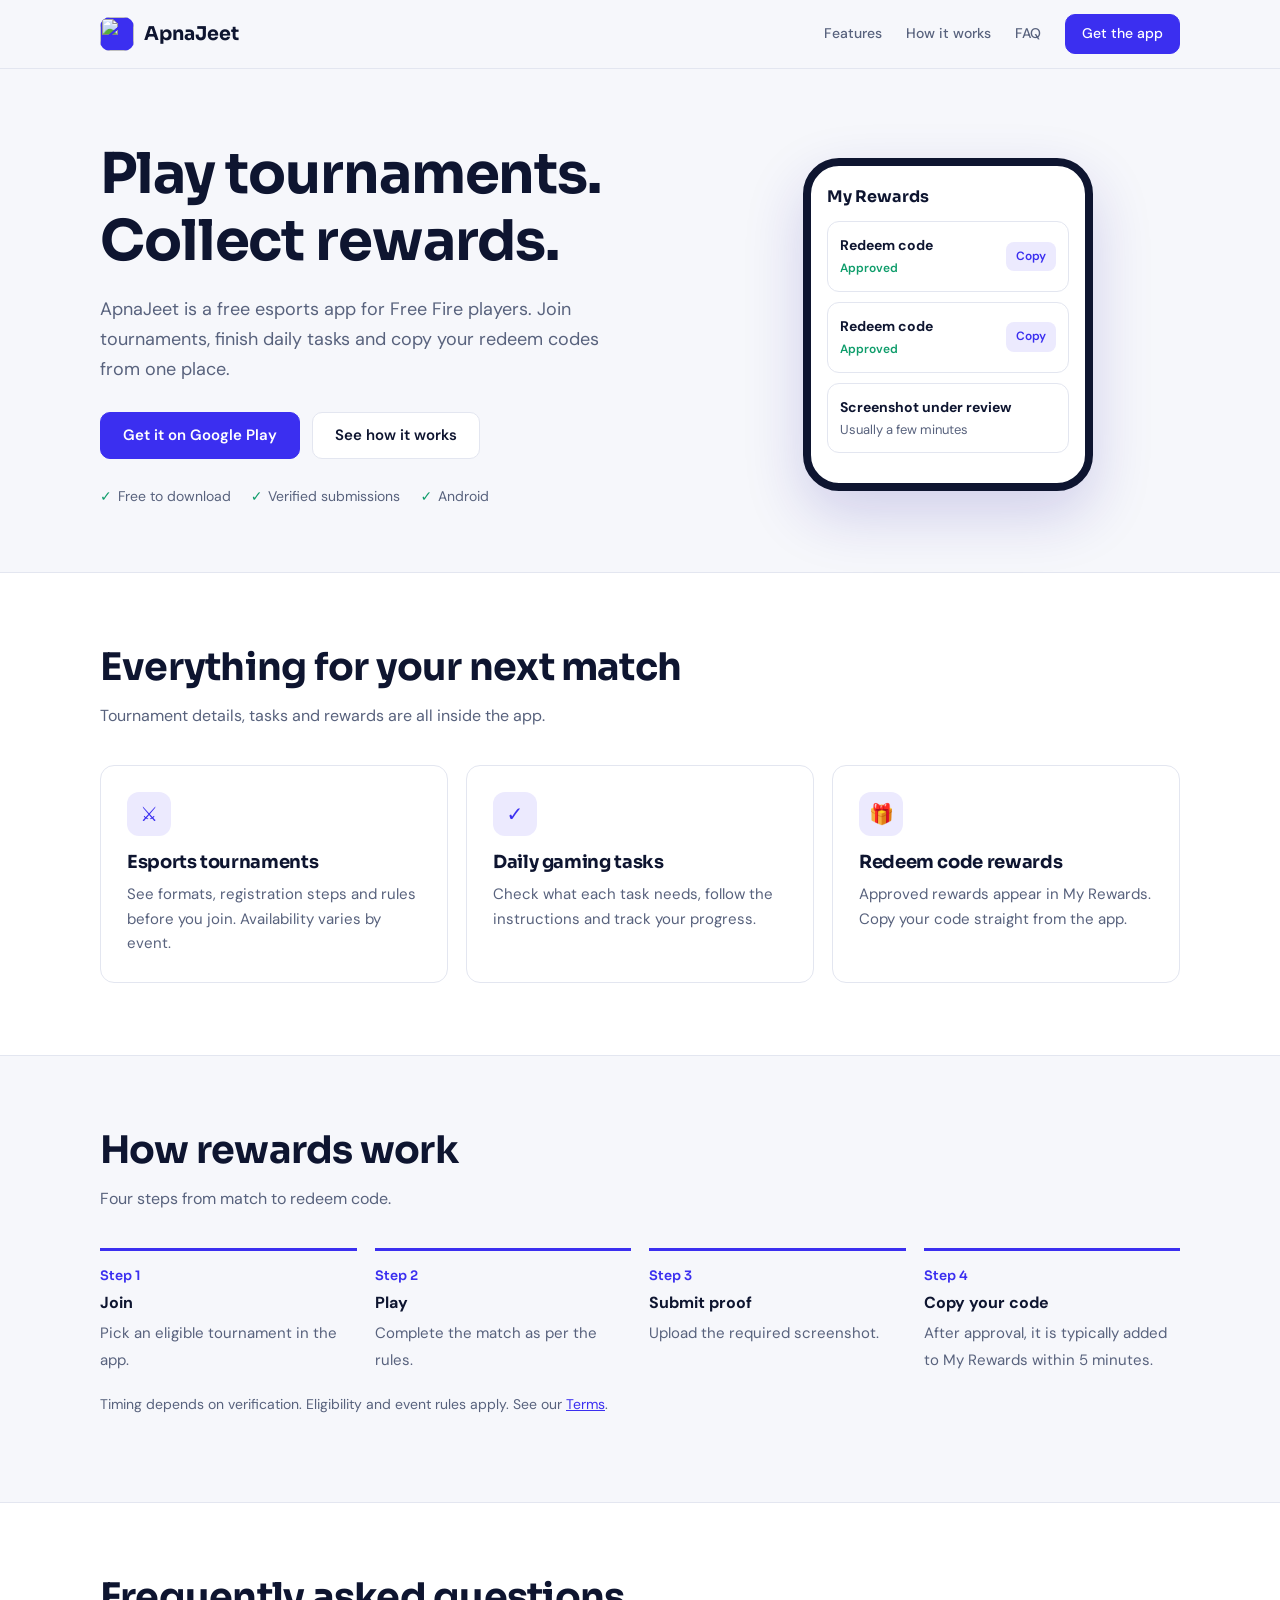
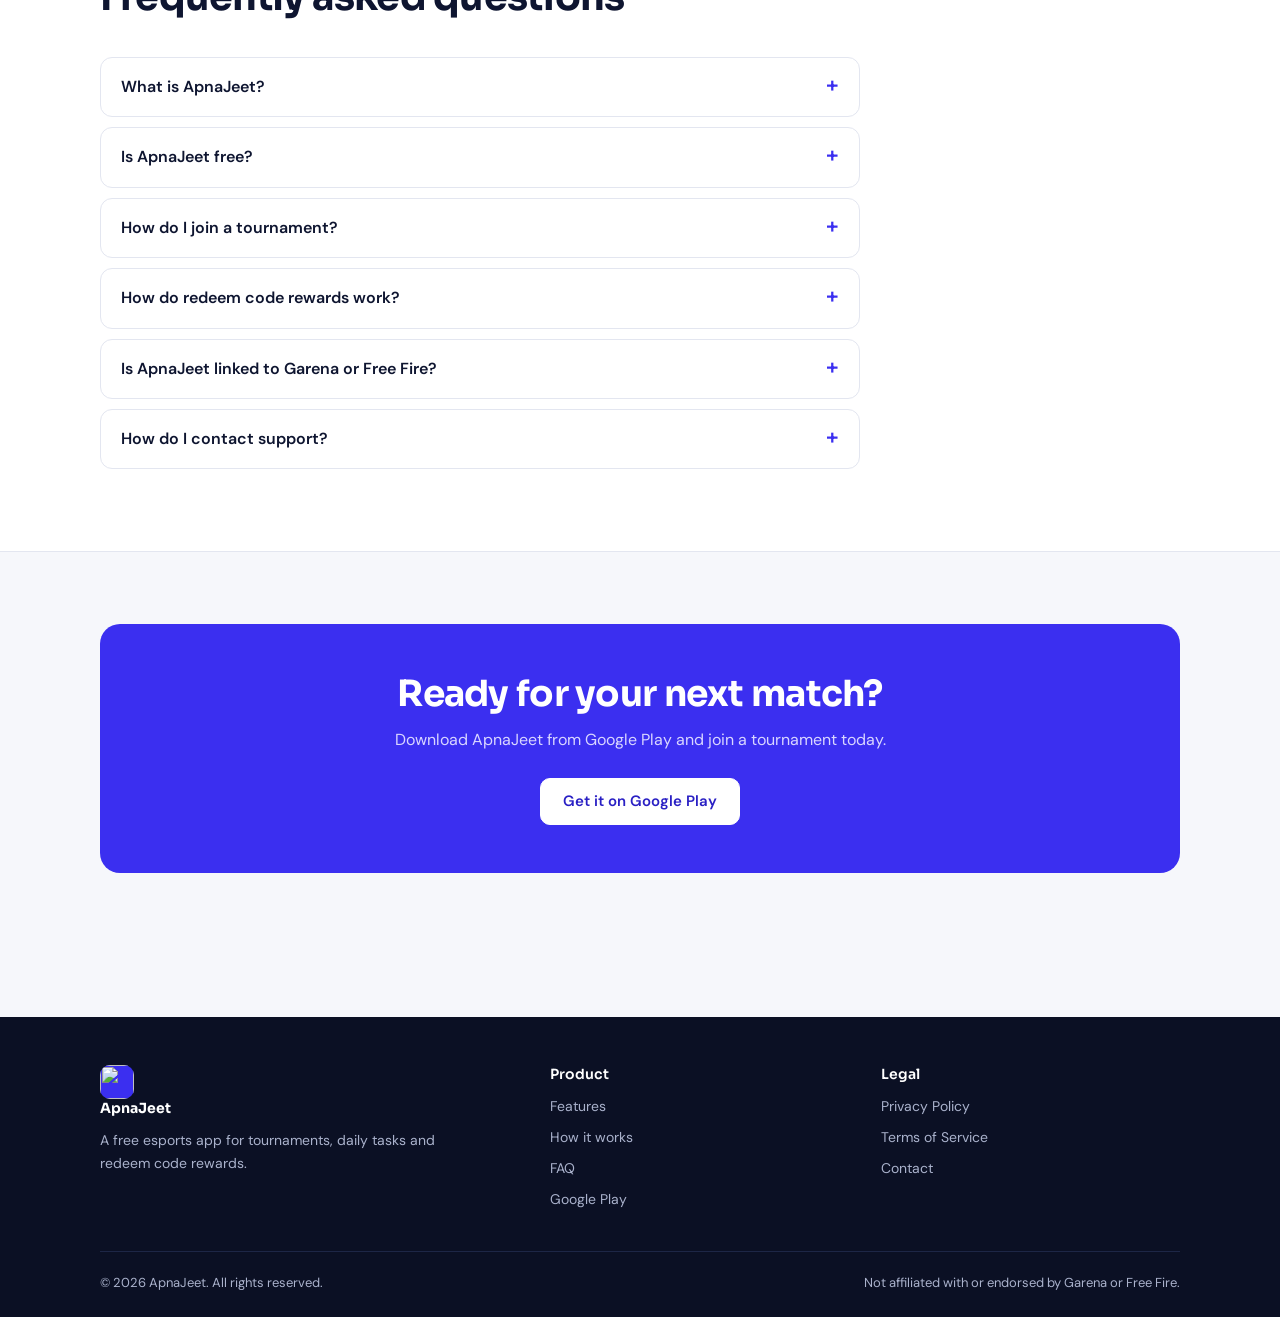
==== commit 0505cca5: "Update index.html" ====
--- a/index.html
+++ b/index.html
@@ -9,14 +9,15 @@
 <meta name="robots" content="index, follow">
 <meta name="theme-color" content="#3b2ff0">
 <link rel="canonical" href="https://apnajeetfftmlabs.github.io/Apnajeet-esports-app/">
-<link rel="icon" href="favicon.ico">
+<link rel="icon" type="image/png" href="logo.png">
+<link rel="apple-touch-icon" href="logo.png">
 <meta property="og:type" content="website">
 <meta property="og:site_name" content="ApnaJeet">
 <meta property="og:title" content="ApnaJeet – Free Tournament App">
 <meta property="og:description" content="Join free esports tournaments and collect redeem code rewards with ApnaJeet.">
 <meta property="og:url" content="https://apnajeetfftmlabs.github.io/Apnajeet-esports-app/">
-<meta property="og:image" content="https://apnajeetfftmlabs.github.io/Apnajeet-esports-app/og-image.png">
-<meta name="twitter:card" content="summary_large_image">
+<meta property="og:image" content="https://apnajeetfftmlabs.github.io/Apnajeet-esports-app/logo.png">
+<meta name="twitter:card" content="summary">
 <meta name="twitter:title" content="ApnaJeet – Free Tournament App">
 <meta name="twitter:description" content="Join free esports tournaments and collect redeem code rewards.">
 <link rel="preconnect" href="https://fonts.googleapis.com">
@@ -36,7 +37,7 @@
 
 <header class="header">
   <nav class="wrap nav" aria-label="Main">
-    <a class="brand" href="#home"><span class="logo">AJ</span>ApnaJeet</a>
+    <a class="brand" href="#home"><img class="logo" src="logo.png" alt="" width="34" height="34">ApnaJeet</a>
     <div class="links">
       <a href="#features">Features</a>
       <a href="#how">How it works</a>
@@ -132,7 +133,7 @@
   <div class="wrap">
     <div class="f-grid">
       <div>
-        <a class="brand" href="#home"><span class="logo">AJ</span>ApnaJeet</a>
+        <a class="brand" href="#home"><img class="logo" src="logo.png" alt="" width="34" height="34">ApnaJeet</a>
         <p>A free esports app for tournaments, daily tasks and redeem code rewards.</p>
       </div>
       <div>
--- a/style.css
+++ b/style.css
@@ -0,0 +1,101 @@
+:root{--bg:#f6f7fb;--card:#fff;--ink:#0e1530;--muted:#58627d;--line:#e3e6f0;--brand:#3b2ff0;--brand-d:#2a20c4;--soft:#eceafe;--ok:#0f9d6b;--r:14px}
+*{box-sizing:border-box}
+html{scroll-behavior:smooth;scroll-padding-top:80px}
+body{margin:0;background:var(--bg);color:var(--ink);font:16px/1.65 "DM Sans",system-ui,-apple-system,"Segoe UI",Arial,sans-serif;-webkit-font-smoothing:antialiased}
+h1,h2,h3{font-family:Sora,"DM Sans",system-ui,sans-serif;line-height:1.2;margin:0;letter-spacing:-.02em}
+a{color:var(--brand)}
+a:focus-visible,button:focus-visible,summary:focus-visible{outline:3px solid var(--brand);outline-offset:3px}
+.wrap{width:min(1080px,calc(100% - 40px));margin-inline:auto}
+.muted{color:var(--muted)}
+
+/* header */
+.header{position:sticky;top:0;z-index:10;background:rgba(246,247,251,.92);backdrop-filter:blur(12px);border-bottom:1px solid var(--line)}
+.nav{display:flex;align-items:center;justify-content:space-between;min-height:68px;gap:16px}
+.brand{display:flex;align-items:center;gap:10px;text-decoration:none;color:var(--ink);font:700 19px Sora,sans-serif}
+.logo{width:34px;height:34px;border-radius:10px;background:var(--brand);color:#fff;display:grid;place-items:center;font-size:15px}
+.links{display:flex;align-items:center;gap:24px}
+.links a{color:var(--muted);text-decoration:none;font-size:14px;font-weight:500}
+.links a:hover{color:var(--brand)}
+.btn{display:inline-flex;align-items:center;justify-content:center;min-height:46px;padding:10px 22px;border-radius:10px;font-weight:600;font-size:15px;text-decoration:none;border:1px solid var(--line);background:#fff;color:var(--ink)}
+.btn:hover{border-color:var(--brand)}
+.btn-p{background:var(--brand);border-color:var(--brand);color:#fff!important}
+.btn-p:hover{background:var(--brand-d)}
+.links .btn{min-height:40px;padding:6px 16px;color:#fff}
+
+/* hero */
+.hero{padding:72px 0 64px}
+.hero-grid{display:grid;grid-template-columns:1.1fr .9fr;gap:48px;align-items:center}
+.hero h1{font-size:clamp(34px,5vw,56px);font-weight:700}
+.hero p.lead{font-size:18px;color:var(--muted);max-width:520px;margin:20px 0 28px}
+.actions{display:flex;flex-wrap:wrap;gap:12px}
+.trust{display:flex;flex-wrap:wrap;gap:8px 20px;margin:26px 0 0;padding:0;list-style:none;color:var(--muted);font-size:14px}
+.trust li::before{content:"\2713";color:var(--ok);font-weight:700;margin-right:6px}
+
+/* phone mockup */
+.phone{width:min(290px,100%);margin-inline:auto;background:#fff;border:8px solid var(--ink);border-radius:36px;padding:20px 16px;box-shadow:0 24px 60px rgba(40,30,160,.18)}
+.phone h4{margin:0 0 14px;font:700 16px Sora,sans-serif}
+.rw{display:flex;justify-content:space-between;align-items:center;padding:12px;border:1px solid var(--line);border-radius:12px;margin-bottom:10px;font-size:13px}
+.rw b{display:block;font-size:14px}
+.rw span.s{color:var(--ok);font-weight:600;font-size:12px}
+.rw i{font-style:normal;background:var(--soft);color:var(--brand);padding:5px 10px;border-radius:8px;font-weight:600;font-size:12px}
+
+/* sections */
+.section{padding:72px 0}
+.section.alt{background:#fff;border-block:1px solid var(--line)}
+.head{max-width:620px;margin-bottom:36px}
+.head h2{font-size:clamp(26px,3.6vw,38px)}
+.head p{color:var(--muted);margin:12px 0 0}
+.grid3{display:grid;grid-template-columns:repeat(3,1fr);gap:18px}
+.card{background:var(--card);border:1px solid var(--line);border-radius:var(--r);padding:26px}
+.card h3{font-size:18px;margin-bottom:8px}
+.card p{margin:0;color:var(--muted);font-size:15px}
+.ico{width:44px;height:44px;border-radius:12px;background:var(--soft);color:var(--brand);display:grid;place-items:center;font-size:20px;margin-bottom:16px}
+.steps{counter-reset:s;display:grid;grid-template-columns:repeat(4,1fr);gap:18px;padding:0;list-style:none;margin:0}
+.steps li{counter-increment:s;padding-top:16px;border-top:3px solid var(--brand)}
+.steps li::before{content:"Step " counter(s);display:block;color:var(--brand);font:600 13px Sora,sans-serif;margin-bottom:6px}
+.steps b{display:block;margin-bottom:4px}
+.steps span{color:var(--muted);font-size:15px}
+.note{margin-top:20px;font-size:14px;color:var(--muted)}
+
+/* faq */
+.faq{max-width:760px}
+details{background:#fff;border:1px solid var(--line);border-radius:12px;padding:16px 20px;margin-bottom:10px}
+summary{cursor:pointer;font-weight:600;list-style:none;display:flex;justify-content:space-between;gap:12px}
+summary::-webkit-details-marker{display:none}
+summary::after{content:"+";color:var(--brand);font-size:22px;line-height:1}
+details[open] summary::after{content:"\2212"}
+details p{margin:10px 0 0;color:var(--muted);font-size:15px}
+
+/* cta */
+.cta{background:var(--brand);color:#fff;border-radius:20px;padding:48px 28px;text-align:center}
+.cta h2{font-size:clamp(26px,3.6vw,36px)}
+.cta p{color:#d9d6ff;max-width:520px;margin:12px auto 24px}
+.cta .btn{background:#fff;color:var(--brand-d)!important;border-color:#fff}
+
+/* footer */
+.footer{background:#0b1024;color:#aab2cc;padding:48px 0 24px;margin-top:72px}
+.f-grid{display:grid;grid-template-columns:1.4fr 1fr 1fr;gap:32px}
+.footer .brand{color:#fff}
+.footer h5{color:#fff;margin:0 0 12px;font:600 14px Sora,sans-serif}
+.footer a{display:block;color:#aab2cc;text-decoration:none;font-size:14px;margin-bottom:8px}
+.footer a:hover{color:#fff}
+.footer p{font-size:14px;margin:12px 0 0;max-width:340px}
+.legal{margin-top:32px;padding-top:20px;border-top:1px solid #1d2646;font-size:13px;display:flex;justify-content:space-between;flex-wrap:wrap;gap:8px}
+
+/* legal pages */
+.doc{background:#fff;border:1px solid var(--line);border-radius:var(--r);padding:40px;margin-top:40px;max-width:820px}
+.doc h1{font-size:clamp(28px,4vw,38px);margin-bottom:6px}
+.doc h2{font-size:20px;margin:30px 0 8px}
+.doc p,.doc li{color:#2b3452;font-size:16px}
+.doc ul{padding-left:22px}
+.updated{color:var(--muted);font-size:14px;margin:0 0 20px}
+
+@media(max-width:860px){
+.hero-grid,.f-grid{grid-template-columns:1fr}
+.grid3{grid-template-columns:1fr}
+.steps{grid-template-columns:1fr 1fr}
+.links a:not(.btn){display:none}
+.doc{padding:24px}
+}
+@media(max-width:480px){.steps{grid-template-columns:1fr}.hero{padding:44px 0}.section{padding:52px 0}}
+@media(prefers-reduced-motion:reduce){html{scroll-behavior:auto}}
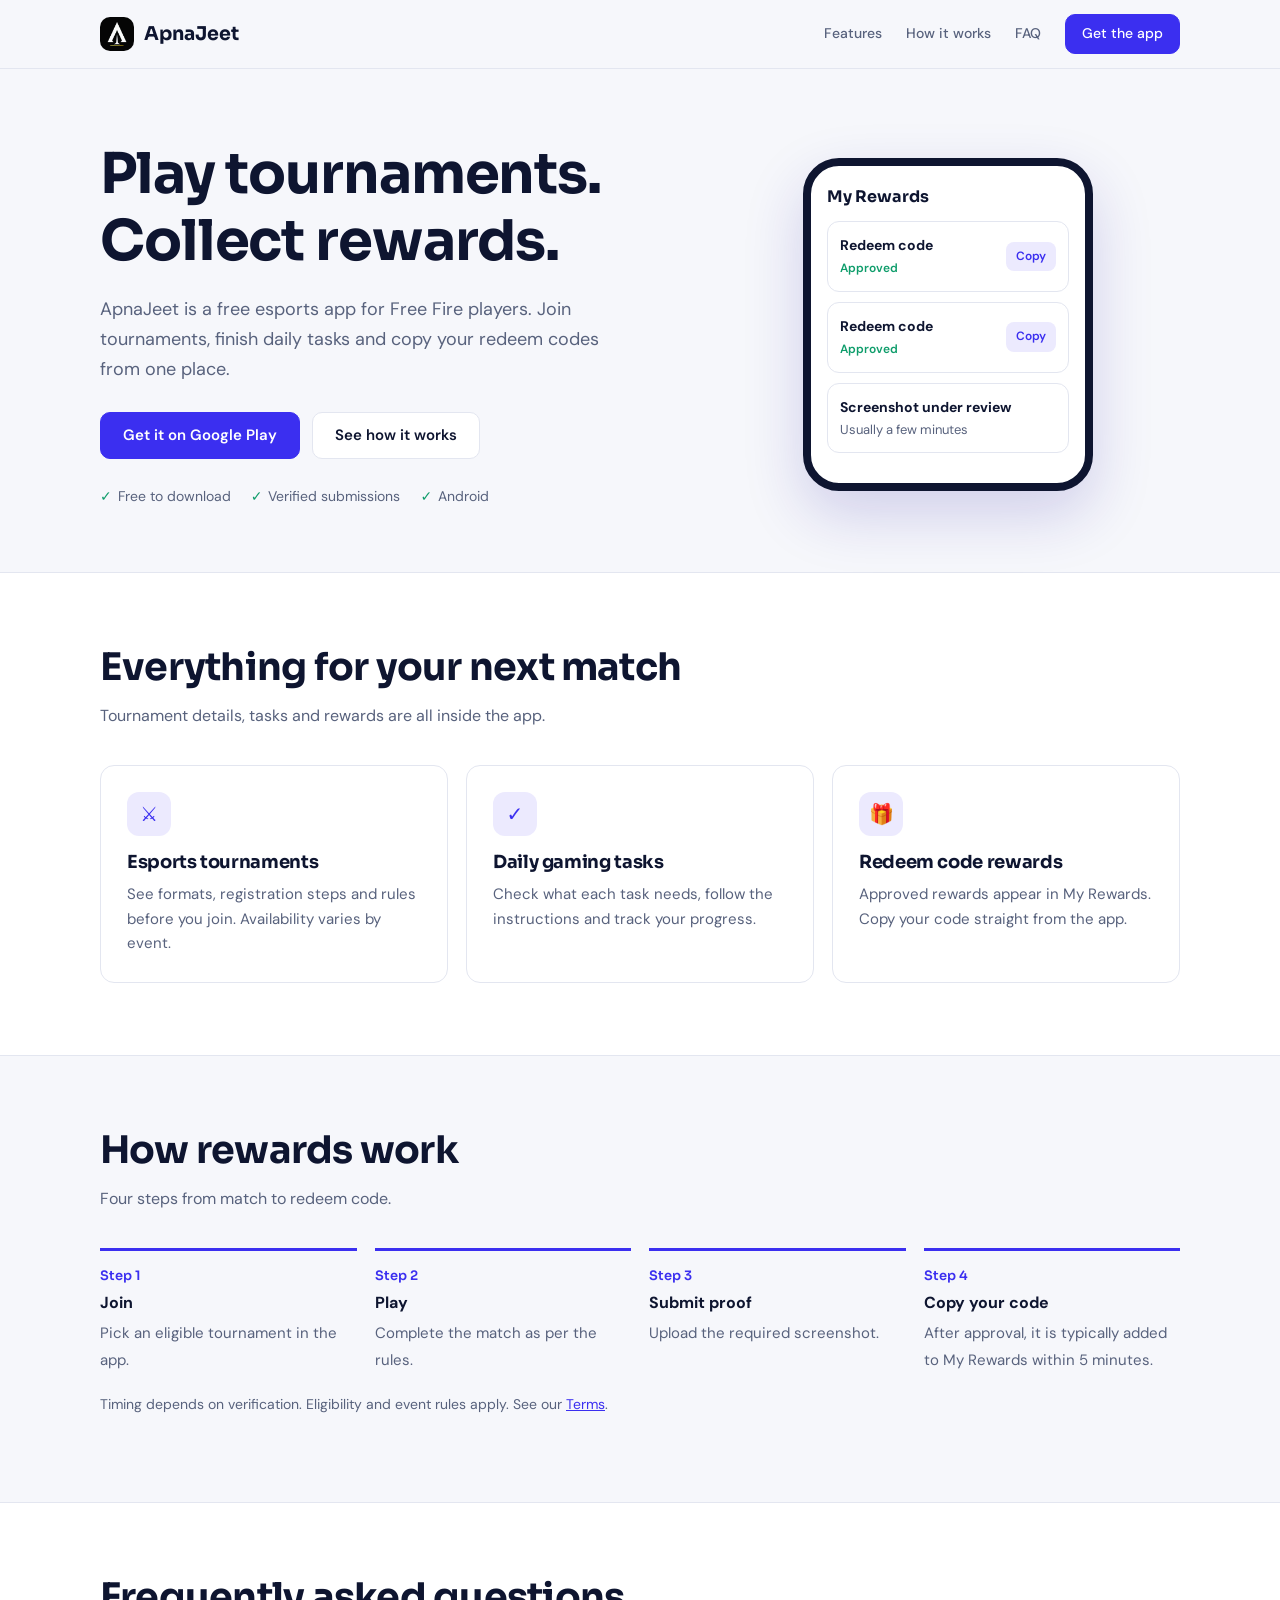
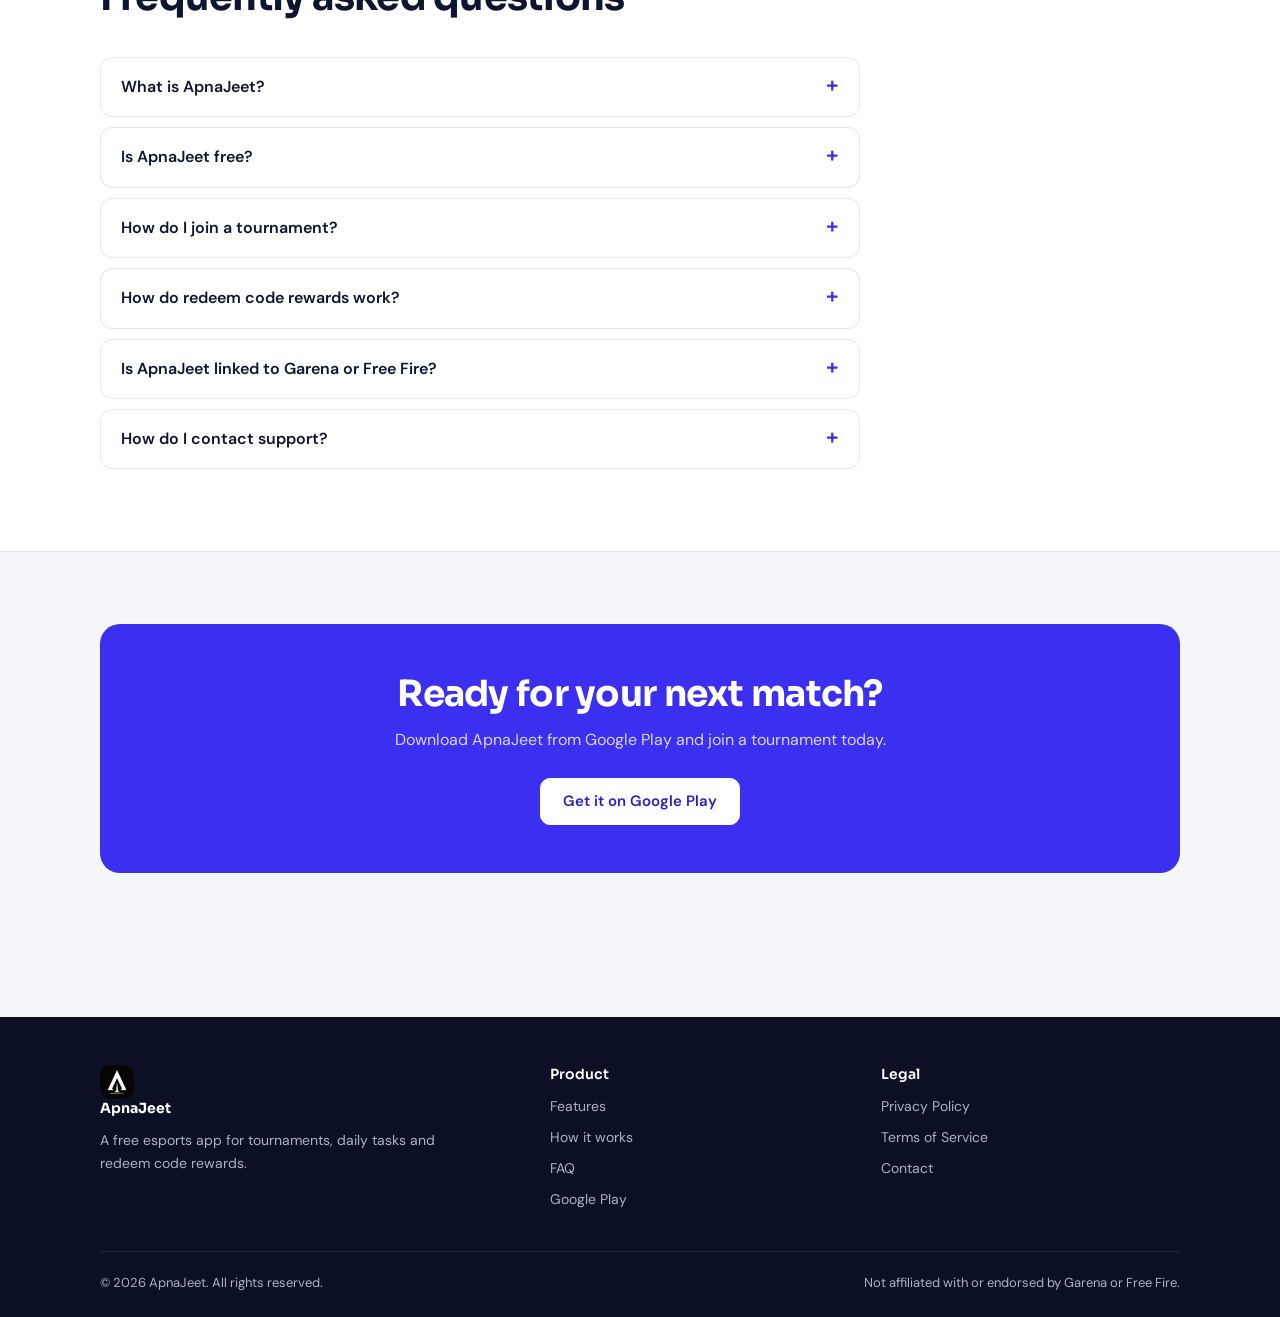
==== commit 4dcfd9af: "Update index.html" ====
--- a/index.html
+++ b/index.html
@@ -147,7 +147,7 @@
         <h5>Legal</h5>
         <a href="privacy.html">Privacy Policy</a>
         <a href="terms.html">Terms of Service</a>
-        <a href="mailto:YOUR-EMAIL@example.com">Contact</a>
+        <a href="mailto:apnajeet.esports@gmail.com">Contact</a>
       </div>
     </div>
     <div class="legal">
--- a/style.css
+++ b/style.css
@@ -99,3 +99,6 @@
 }
 @media(max-width:480px){.steps{grid-template-columns:1fr}.hero{padding:44px 0}.section{padding:52px 0}}
 @media(prefers-reduced-motion:reduce){html{scroll-behavior:auto}}
+
+/* logo image */
+img.logo{background:none;object-fit:cover;display:block}
